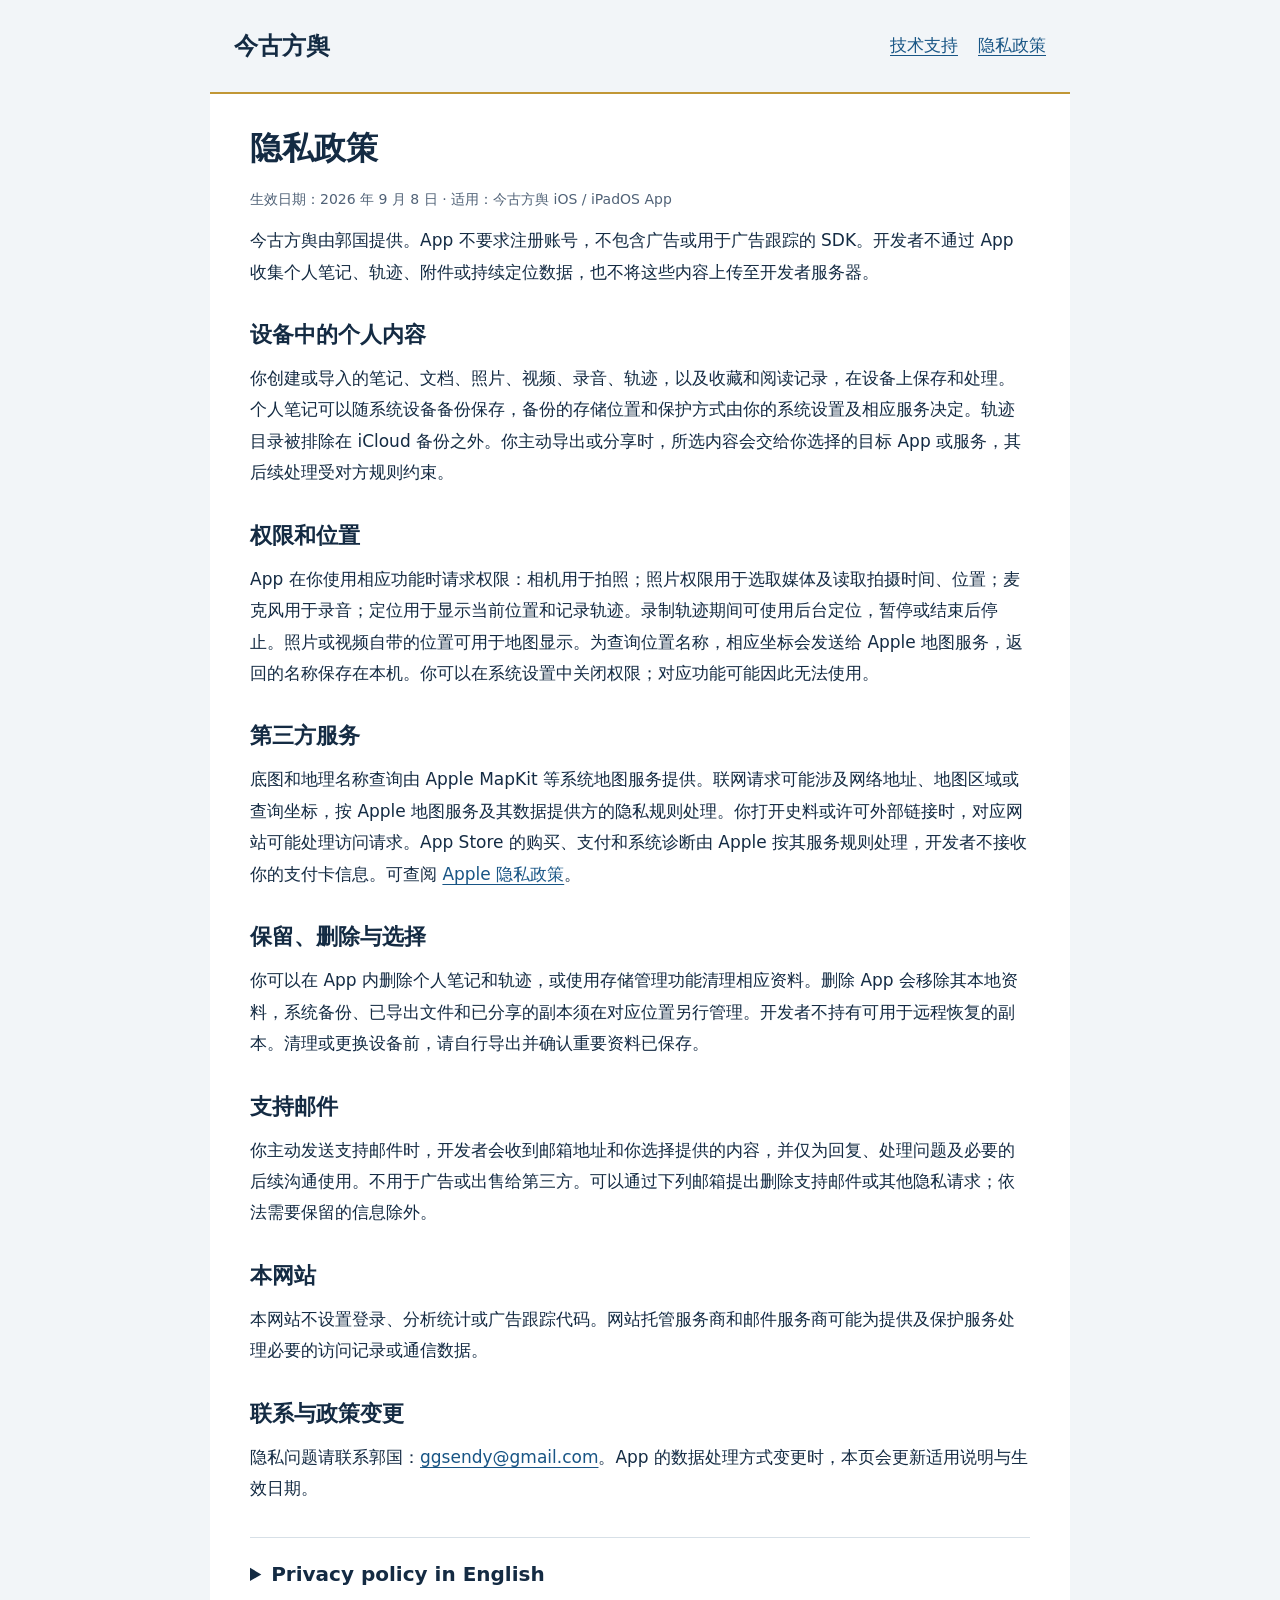
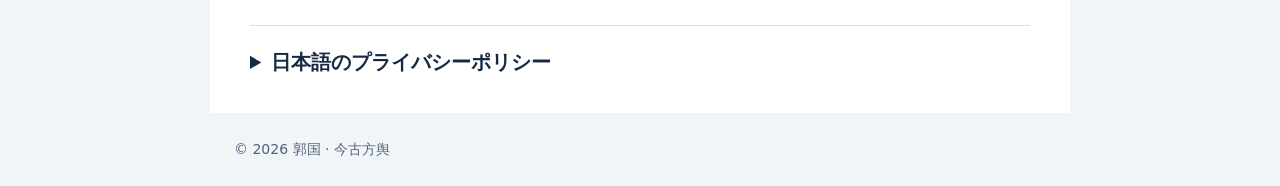
==== privacy.html @ 5c5fe2e1 "发布今古方舆技术支持与隐私政策" ====
<!doctype html><html lang="zh-Hans"><head><meta charset="utf-8"><meta name="viewport" content="width=device-width,initial-scale=1"><title>今古方舆 · 隐私政策</title><meta name="description" content="今古方舆对个人笔记、轨迹、附件和设备权限的处理说明。"><link rel="stylesheet" href="style.css"></head><body><header><strong>今古方舆</strong><nav aria-label="网站导航"><a href="index.html">技术支持</a><a href="privacy.html" aria-current="page">隐私政策</a></nav></header><main><h1>隐私政策</h1><p class="meta">生效日期：2026 年 9 月 8 日 · 适用：今古方舆 iOS / iPadOS App</p><p>今古方舆由郭国提供。App 不要求注册账号，不包含广告或用于广告跟踪的 SDK。开发者不通过 App 收集个人笔记、轨迹、附件或持续定位数据，也不将这些内容上传至开发者服务器。</p><h2>设备中的个人内容</h2><p>你创建或导入的笔记、文档、照片、视频、录音、轨迹，以及收藏和阅读记录，在设备上保存和处理。个人笔记可以随系统设备备份保存，备份的存储位置和保护方式由你的系统设置及相应服务决定。轨迹目录被排除在 iCloud 备份之外。你主动导出或分享时，所选内容会交给你选择的目标 App 或服务，其后续处理受对方规则约束。</p><h2>权限和位置</h2><p>App 在你使用相应功能时请求权限：相机用于拍照；照片权限用于选取媒体及读取拍摄时间、位置；麦克风用于录音；定位用于显示当前位置和记录轨迹。录制轨迹期间可使用后台定位，暂停或结束后停止。照片或视频自带的位置可用于地图显示。为查询位置名称，相应坐标会发送给 Apple 地图服务，返回的名称保存在本机。你可以在系统设置中关闭权限；对应功能可能因此无法使用。</p><h2>第三方服务</h2><p>底图和地理名称查询由 Apple MapKit 等系统地图服务提供。联网请求可能涉及网络地址、地图区域或查询坐标，按 Apple 地图服务及其数据提供方的隐私规则处理。你打开史料或许可外部链接时，对应网站可能处理访问请求。App Store 的购买、支付和系统诊断由 Apple 按其服务规则处理，开发者不接收你的支付卡信息。可查阅 <a href="https://www.apple.com/legal/privacy/">Apple 隐私政策</a>。</p><h2>保留、删除与选择</h2><p>你可以在 App 内删除个人笔记和轨迹，或使用存储管理功能清理相应资料。删除 App 会移除其本地资料，系统备份、已导出文件和已分享的副本须在对应位置另行管理。开发者不持有可用于远程恢复的副本。清理或更换设备前，请自行导出并确认重要资料已保存。</p><h2>支持邮件</h2><p>你主动发送支持邮件时，开发者会收到邮箱地址和你选择提供的内容，并仅为回复、处理问题及必要的后续沟通使用。不用于广告或出售给第三方。可以通过下列邮箱提出删除支持邮件或其他隐私请求；依法需要保留的信息除外。</p><h2>本网站</h2><p>本网站不设置登录、分析统计或广告跟踪代码。网站托管服务商和邮件服务商可能为提供及保护服务处理必要的访问记录或通信数据。</p><h2>联系与政策变更</h2><p>隐私问题请联系郭国：<a href="mailto:ggsendy@gmail.com">ggsendy@gmail.com</a>。App 的数据处理方式变更时，本页会更新适用说明与生效日期。</p><details lang="en"><summary>Privacy policy in English</summary><p>Effective September 8, 2026. Jinggu Fangyu is provided by Guo Guo. No account is required. The app has no ads or advertising tracking SDKs. It does not upload personal notes, tracks, attachments or ongoing location records to developer servers.</p><p>Your notes, imported documents, media, tracks, bookmarks and reading history are stored and processed on your device. Notes may be included in system device backups under your system and service settings. The tracks directory is excluded from iCloud backup. Files you choose to export or share are handled by the destination app or service.</p><p>Camera, photo library, microphone and location permissions are requested for the related functions. Location supports showing your position and recording tracks, including background recording while a track is active. Recording pauses or ends when you choose those actions. Media may contain capture dates and locations. Coordinates are sent to Apple Maps to look up place names, which are then stored locally. You can revoke permissions in system settings.</p><p>Apple MapKit and system map services provide maps and place-name lookups. Network requests may include IP addresses, map regions or coordinates and are handled under the relevant service providers' privacy rules. External source links lead to websites with their own policies. Apple handles App Store purchases, payments and system diagnostics; the developer does not receive payment card details. See <a href="https://www.apple.com/legal/privacy/">Apple's Privacy Policy</a>.</p><p>You can delete notes and tracks or use the app's storage controls. Deleting the app removes local app data; manage backups, exported files and shared copies separately. The developer cannot restore your data from a server. Export important information before removing the app or changing devices.</p><p>If you email support, the developer receives your email address and the information you choose to send, and uses it to respond and resolve the issue, not for advertising or sale. Contact <a href="mailto:ggsendy@gmail.com">ggsendy@gmail.com</a> to request deletion of support correspondence or ask privacy questions, subject to applicable retention obligations. This website has no login, analytics or advertising tracking code. Hosting and email providers may process necessary service and security records. This page will be updated if the app's data practices change.</p></details><details lang="ja"><summary>日本語のプライバシーポリシー</summary><p>2026年9月8日施行。今古方舆の提供者は郭国です。アカウント登録は不要で、広告や広告追跡SDKはありません。メモ、軌跡、添付ファイル、継続的な位置記録を開発者のサーバーに送信することはありません。</p><p>メモ、読み込んだ文書、写真・動画・録音、軌跡、ブックマーク、閲覧履歴は端末で保存・処理されます。メモはシステム設定に応じて端末バックアップに含まれる場合があります。軌跡フォルダはiCloudバックアップの対象外です。自分で書き出したり共有したりした資料には、送信先のサービスの規則が適用されます。</p><p>カメラ、写真、マイク、位置情報の権限は対応する機能の利用時に求めます。位置情報は現在地表示と軌跡記録に使い、記録中はバックグラウンドでも利用できます。一時停止・終了後は記録のための位置取得を停止します。写真や動画の撮影日時・位置を読み取る場合があります。地名を調べる際は座標をAppleの地図サービスへ送り、返された地名を端末に保存します。権限はシステム設定で変更できます。</p><p>背景地図と地名検索はApple MapKitなどのシステムサービスを利用します。通信にはIPアドレス、地図の範囲、座標などが含まれる場合があり、各サービスのプライバシー規則に従って処理されます。外部の史料リンクには各サイトの規則が適用されます。App Storeの購入・決済・システム診断はAppleが扱い、開発者は決済カード情報を受け取りません。<a href="https://www.apple.com/legal/privacy/">Appleのプライバシーポリシー</a>もご確認ください。</p><p>メモや軌跡はアプリ内で削除できます。アプリを削除するとローカル資料は失われます。バックアップ、書き出した資料、共有済みのコピーはそれぞれの保存先で管理してください。開発者に復元用のコピーはありません。</p><p>サポートメールを送ると、開発者はメールアドレスと送信内容を受け取り、対応に必要な範囲で使用します。広告や販売には利用しません。プライバシーに関する質問やメールの削除依頼は <a href="mailto:ggsendy@gmail.com">ggsendy@gmail.com</a> へご連絡ください。法令上の保存義務がある情報は除きます。本サイトにはログイン、アクセス解析、広告追跡のコードはありません。ホスティングやメールの提供者が、サービス運用と保護に必要な記録を処理する場合があります。データの取扱いが変わる場合は本ページを更新します。</p></details></main><footer>© 2026 郭国 · 今古方舆</footer></body></html>
---- style.css ----
:root{color-scheme:light;--ink:#142b43;--accent:#185585;--paper:#fff;--line:#d7e0e7}*{box-sizing:border-box}body{margin:0;color:var(--ink);background:#f2f5f8;font:17px/1.85 system-ui,-apple-system,BlinkMacSystemFont,"Segoe UI",sans-serif}header,main,footer{max-width:860px;margin:auto;padding:24px}header{display:flex;justify-content:space-between;align-items:center;gap:24px;border-bottom:2px solid #c19736}header strong{font-size:24px;font-family:serif}nav{display:flex;gap:20px;flex-wrap:wrap}a{color:var(--accent);text-underline-offset:4px}main{background:var(--paper);padding:32px 40px}h1{font-size:32px;line-height:1.4;margin:0 0 16px}h2{font-size:22px;line-height:1.5;margin:30px 0 8px}p{margin:12px 0}.meta,footer{font-size:14px;color:#506277}.contact{border-left:3px solid #c19736;padding:12px 20px;background:#f2f5f8}details{border-top:1px solid var(--line);margin-top:32px;padding-top:18px}summary{font-size:20px;cursor:pointer;font-weight:600}li{margin:8px 0}a:focus-visible,summary:focus-visible{outline:3px solid #bc8730;outline-offset:4px}@media(max-width:600px){header{display:block}nav{margin-top:12px}main{padding:24px}h1{font-size:28px}}
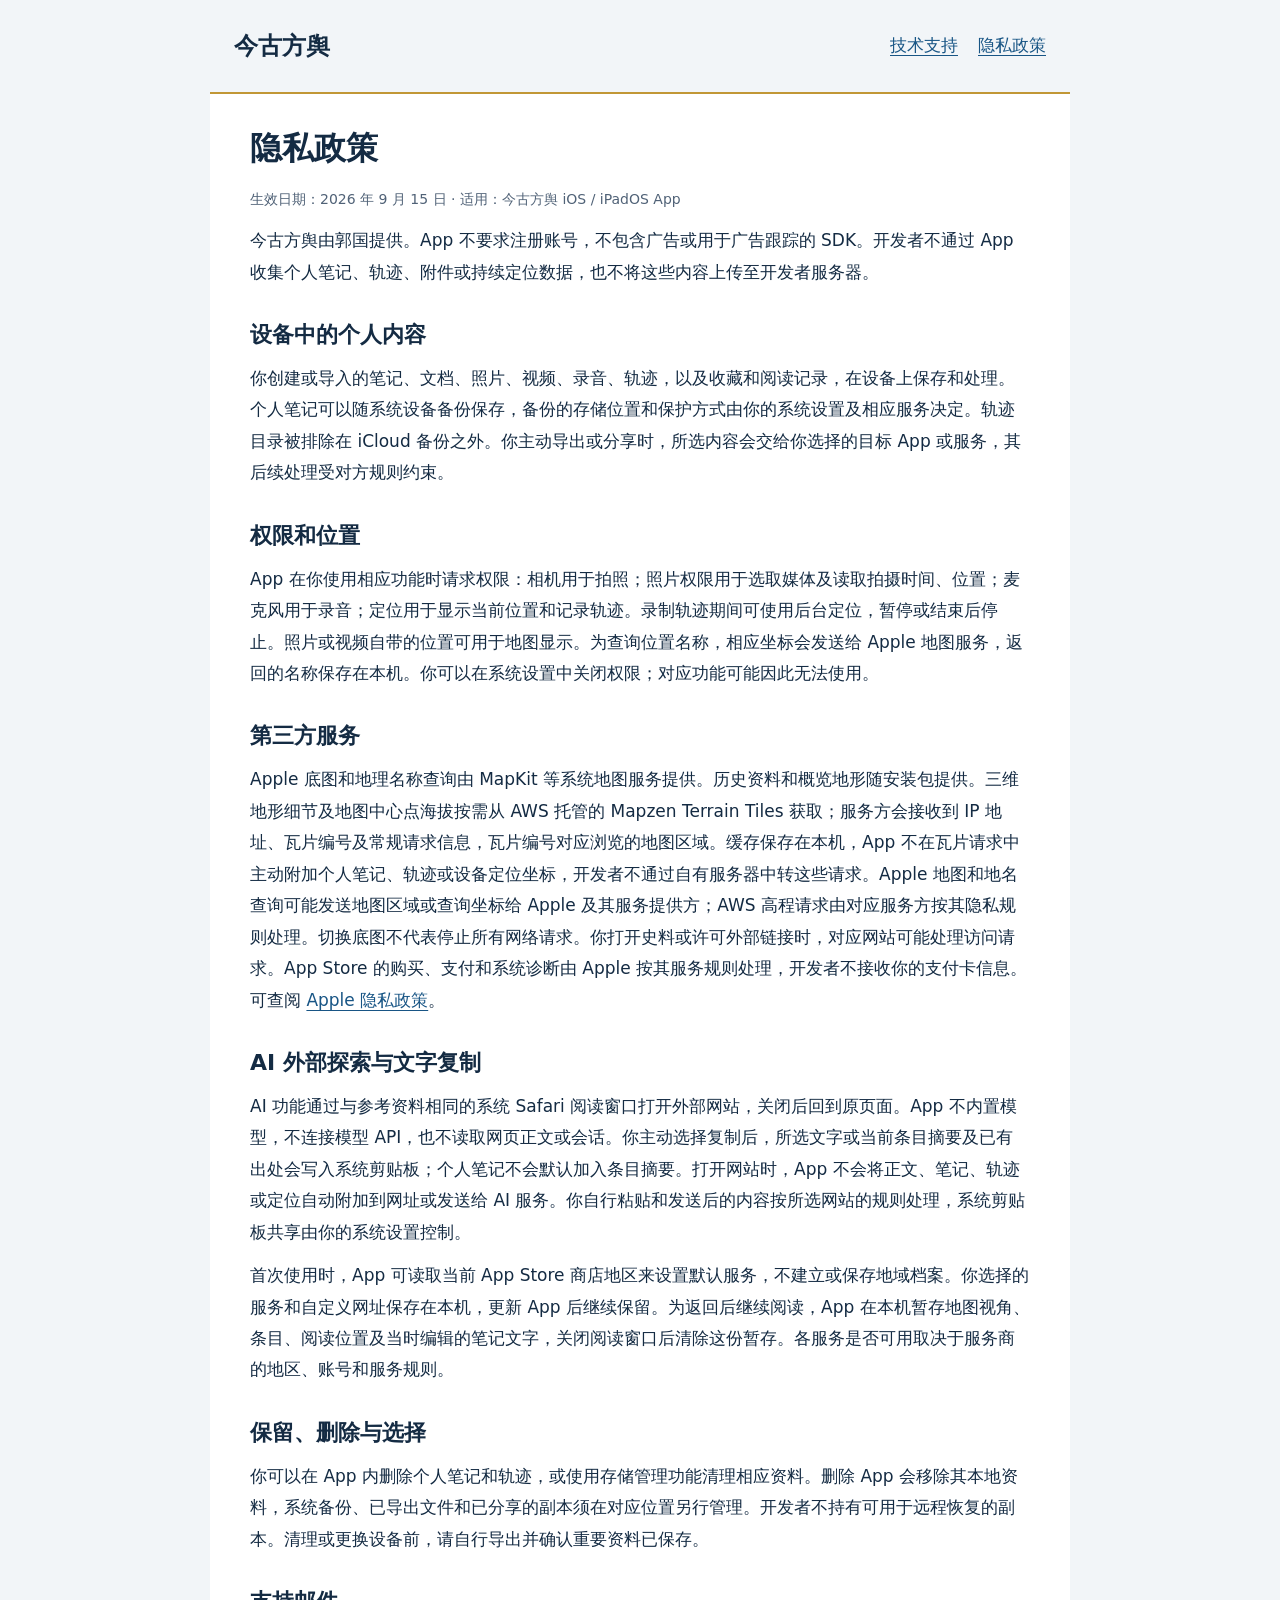
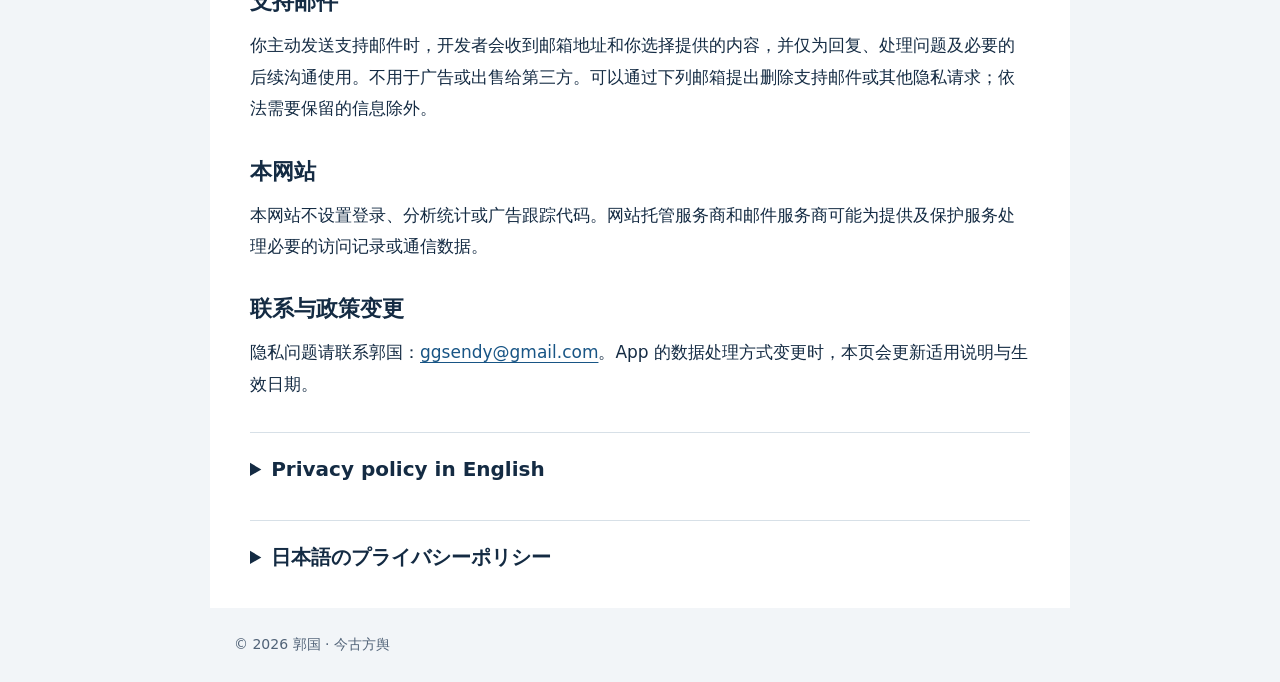
==== commit 5a89c538: "Update support and privacy for 3D terrain and external AI" ====
--- a/privacy.html
+++ b/privacy.html
@@ -1 +1 @@
-<!doctype html><html lang="zh-Hans"><head><meta charset="utf-8"><meta name="viewport" content="width=device-width,initial-scale=1"><title>今古方舆 · 隐私政策</title><meta name="description" content="今古方舆对个人笔记、轨迹、附件和设备权限的处理说明。"><link rel="stylesheet" href="style.css"></head><body><header><strong>今古方舆</strong><nav aria-label="网站导航"><a href="index.html">技术支持</a><a href="privacy.html" aria-current="page">隐私政策</a></nav></header><main><h1>隐私政策</h1><p class="meta">生效日期：2026 年 9 月 8 日 · 适用：今古方舆 iOS / iPadOS App</p><p>今古方舆由郭国提供。App 不要求注册账号，不包含广告或用于广告跟踪的 SDK。开发者不通过 App 收集个人笔记、轨迹、附件或持续定位数据，也不将这些内容上传至开发者服务器。</p><h2>设备中的个人内容</h2><p>你创建或导入的笔记、文档、照片、视频、录音、轨迹，以及收藏和阅读记录，在设备上保存和处理。个人笔记可以随系统设备备份保存，备份的存储位置和保护方式由你的系统设置及相应服务决定。轨迹目录被排除在 iCloud 备份之外。你主动导出或分享时，所选内容会交给你选择的目标 App 或服务，其后续处理受对方规则约束。</p><h2>权限和位置</h2><p>App 在你使用相应功能时请求权限：相机用于拍照；照片权限用于选取媒体及读取拍摄时间、位置；麦克风用于录音；定位用于显示当前位置和记录轨迹。录制轨迹期间可使用后台定位，暂停或结束后停止。照片或视频自带的位置可用于地图显示。为查询位置名称，相应坐标会发送给 Apple 地图服务，返回的名称保存在本机。你可以在系统设置中关闭权限；对应功能可能因此无法使用。</p><h2>第三方服务</h2><p>底图和地理名称查询由 Apple MapKit 等系统地图服务提供。联网请求可能涉及网络地址、地图区域或查询坐标，按 Apple 地图服务及其数据提供方的隐私规则处理。你打开史料或许可外部链接时，对应网站可能处理访问请求。App Store 的购买、支付和系统诊断由 Apple 按其服务规则处理，开发者不接收你的支付卡信息。可查阅 <a href="https://www.apple.com/legal/privacy/">Apple 隐私政策</a>。</p><h2>保留、删除与选择</h2><p>你可以在 App 内删除个人笔记和轨迹，或使用存储管理功能清理相应资料。删除 App 会移除其本地资料，系统备份、已导出文件和已分享的副本须在对应位置另行管理。开发者不持有可用于远程恢复的副本。清理或更换设备前，请自行导出并确认重要资料已保存。</p><h2>支持邮件</h2><p>你主动发送支持邮件时，开发者会收到邮箱地址和你选择提供的内容，并仅为回复、处理问题及必要的后续沟通使用。不用于广告或出售给第三方。可以通过下列邮箱提出删除支持邮件或其他隐私请求；依法需要保留的信息除外。</p><h2>本网站</h2><p>本网站不设置登录、分析统计或广告跟踪代码。网站托管服务商和邮件服务商可能为提供及保护服务处理必要的访问记录或通信数据。</p><h2>联系与政策变更</h2><p>隐私问题请联系郭国：<a href="mailto:ggsendy@gmail.com">ggsendy@gmail.com</a>。App 的数据处理方式变更时，本页会更新适用说明与生效日期。</p><details lang="en"><summary>Privacy policy in English</summary><p>Effective September 8, 2026. Jinggu Fangyu is provided by Guo Guo. No account is required. The app has no ads or advertising tracking SDKs. It does not upload personal notes, tracks, attachments or ongoing location records to developer servers.</p><p>Your notes, imported documents, media, tracks, bookmarks and reading history are stored and processed on your device. Notes may be included in system device backups under your system and service settings. The tracks directory is excluded from iCloud backup. Files you choose to export or share are handled by the destination app or service.</p><p>Camera, photo library, microphone and location permissions are requested for the related functions. Location supports showing your position and recording tracks, including background recording while a track is active. Recording pauses or ends when you choose those actions. Media may contain capture dates and locations. Coordinates are sent to Apple Maps to look up place names, which are then stored locally. You can revoke permissions in system settings.</p><p>Apple MapKit and system map services provide maps and place-name lookups. Network requests may include IP addresses, map regions or coordinates and are handled under the relevant service providers' privacy rules. External source links lead to websites with their own policies. Apple handles App Store purchases, payments and system diagnostics; the developer does not receive payment card details. See <a href="https://www.apple.com/legal/privacy/">Apple's Privacy Policy</a>.</p><p>You can delete notes and tracks or use the app's storage controls. Deleting the app removes local app data; manage backups, exported files and shared copies separately. The developer cannot restore your data from a server. Export important information before removing the app or changing devices.</p><p>If you email support, the developer receives your email address and the information you choose to send, and uses it to respond and resolve the issue, not for advertising or sale. Contact <a href="mailto:ggsendy@gmail.com">ggsendy@gmail.com</a> to request deletion of support correspondence or ask privacy questions, subject to applicable retention obligations. This website has no login, analytics or advertising tracking code. Hosting and email providers may process necessary service and security records. This page will be updated if the app's data practices change.</p></details><details lang="ja"><summary>日本語のプライバシーポリシー</summary><p>2026年9月8日施行。今古方舆の提供者は郭国です。アカウント登録は不要で、広告や広告追跡SDKはありません。メモ、軌跡、添付ファイル、継続的な位置記録を開発者のサーバーに送信することはありません。</p><p>メモ、読み込んだ文書、写真・動画・録音、軌跡、ブックマーク、閲覧履歴は端末で保存・処理されます。メモはシステム設定に応じて端末バックアップに含まれる場合があります。軌跡フォルダはiCloudバックアップの対象外です。自分で書き出したり共有したりした資料には、送信先のサービスの規則が適用されます。</p><p>カメラ、写真、マイク、位置情報の権限は対応する機能の利用時に求めます。位置情報は現在地表示と軌跡記録に使い、記録中はバックグラウンドでも利用できます。一時停止・終了後は記録のための位置取得を停止します。写真や動画の撮影日時・位置を読み取る場合があります。地名を調べる際は座標をAppleの地図サービスへ送り、返された地名を端末に保存します。権限はシステム設定で変更できます。</p><p>背景地図と地名検索はApple MapKitなどのシステムサービスを利用します。通信にはIPアドレス、地図の範囲、座標などが含まれる場合があり、各サービスのプライバシー規則に従って処理されます。外部の史料リンクには各サイトの規則が適用されます。App Storeの購入・決済・システム診断はAppleが扱い、開発者は決済カード情報を受け取りません。<a href="https://www.apple.com/legal/privacy/">Appleのプライバシーポリシー</a>もご確認ください。</p><p>メモや軌跡はアプリ内で削除できます。アプリを削除するとローカル資料は失われます。バックアップ、書き出した資料、共有済みのコピーはそれぞれの保存先で管理してください。開発者に復元用のコピーはありません。</p><p>サポートメールを送ると、開発者はメールアドレスと送信内容を受け取り、対応に必要な範囲で使用します。広告や販売には利用しません。プライバシーに関する質問やメールの削除依頼は <a href="mailto:ggsendy@gmail.com">ggsendy@gmail.com</a> へご連絡ください。法令上の保存義務がある情報は除きます。本サイトにはログイン、アクセス解析、広告追跡のコードはありません。ホスティングやメールの提供者が、サービス運用と保護に必要な記録を処理する場合があります。データの取扱いが変わる場合は本ページを更新します。</p></details></main><footer>© 2026 郭国 · 今古方舆</footer></body></html>
+<!doctype html><html lang="zh-Hans"><head><meta charset="utf-8"><meta name="viewport" content="width=device-width,initial-scale=1"><title>今古方舆 · 隐私政策</title><meta name="description" content="今古方舆对个人笔记、轨迹、附件和设备权限的处理说明。"><link rel="stylesheet" href="style.css"></head><body><header><strong>今古方舆</strong><nav aria-label="网站导航"><a href="index.html">技术支持</a><a href="privacy.html" aria-current="page">隐私政策</a></nav></header><main><h1>隐私政策</h1><p class="meta">生效日期：2026 年 9 月 15 日 · 适用：今古方舆 iOS / iPadOS App</p><p>今古方舆由郭国提供。App 不要求注册账号，不包含广告或用于广告跟踪的 SDK。开发者不通过 App 收集个人笔记、轨迹、附件或持续定位数据，也不将这些内容上传至开发者服务器。</p><h2>设备中的个人内容</h2><p>你创建或导入的笔记、文档、照片、视频、录音、轨迹，以及收藏和阅读记录，在设备上保存和处理。个人笔记可以随系统设备备份保存，备份的存储位置和保护方式由你的系统设置及相应服务决定。轨迹目录被排除在 iCloud 备份之外。你主动导出或分享时，所选内容会交给你选择的目标 App 或服务，其后续处理受对方规则约束。</p><h2>权限和位置</h2><p>App 在你使用相应功能时请求权限：相机用于拍照；照片权限用于选取媒体及读取拍摄时间、位置；麦克风用于录音；定位用于显示当前位置和记录轨迹。录制轨迹期间可使用后台定位，暂停或结束后停止。照片或视频自带的位置可用于地图显示。为查询位置名称，相应坐标会发送给 Apple 地图服务，返回的名称保存在本机。你可以在系统设置中关闭权限；对应功能可能因此无法使用。</p><h2>第三方服务</h2><p>Apple 底图和地理名称查询由 MapKit 等系统地图服务提供。历史资料和概览地形随安装包提供。三维地形细节及地图中心点海拔按需从 AWS 托管的 Mapzen Terrain Tiles 获取；服务方会接收到 IP 地址、瓦片编号及常规请求信息，瓦片编号对应浏览的地图区域。缓存保存在本机，App 不在瓦片请求中主动附加个人笔记、轨迹或设备定位坐标，开发者不通过自有服务器中转这些请求。Apple 地图和地名查询可能发送地图区域或查询坐标给 Apple 及其服务提供方；AWS 高程请求由对应服务方按其隐私规则处理。切换底图不代表停止所有网络请求。你打开史料或许可外部链接时，对应网站可能处理访问请求。App Store 的购买、支付和系统诊断由 Apple 按其服务规则处理，开发者不接收你的支付卡信息。可查阅 <a href="https://www.apple.com/legal/privacy/">Apple 隐私政策</a>。</p><h2>AI 外部探索与文字复制</h2><p>AI 功能通过与参考资料相同的系统 Safari 阅读窗口打开外部网站，关闭后回到原页面。App 不内置模型，不连接模型 API，也不读取网页正文或会话。你主动选择复制后，所选文字或当前条目摘要及已有出处会写入系统剪贴板；个人笔记不会默认加入条目摘要。打开网站时，App 不会将正文、笔记、轨迹或定位自动附加到网址或发送给 AI 服务。你自行粘贴和发送后的内容按所选网站的规则处理，系统剪贴板共享由你的系统设置控制。</p><p>首次使用时，App 可读取当前 App Store 商店地区来设置默认服务，不建立或保存地域档案。你选择的服务和自定义网址保存在本机，更新 App 后继续保留。为返回后继续阅读，App 在本机暂存地图视角、条目、阅读位置及当时编辑的笔记文字，关闭阅读窗口后清除这份暂存。各服务是否可用取决于服务商的地区、账号和服务规则。</p><h2>保留、删除与选择</h2><p>你可以在 App 内删除个人笔记和轨迹，或使用存储管理功能清理相应资料。删除 App 会移除其本地资料，系统备份、已导出文件和已分享的副本须在对应位置另行管理。开发者不持有可用于远程恢复的副本。清理或更换设备前，请自行导出并确认重要资料已保存。</p><h2>支持邮件</h2><p>你主动发送支持邮件时，开发者会收到邮箱地址和你选择提供的内容，并仅为回复、处理问题及必要的后续沟通使用。不用于广告或出售给第三方。可以通过下列邮箱提出删除支持邮件或其他隐私请求；依法需要保留的信息除外。</p><h2>本网站</h2><p>本网站不设置登录、分析统计或广告跟踪代码。网站托管服务商和邮件服务商可能为提供及保护服务处理必要的访问记录或通信数据。</p><h2>联系与政策变更</h2><p>隐私问题请联系郭国：<a href="mailto:ggsendy@gmail.com">ggsendy@gmail.com</a>。App 的数据处理方式变更时，本页会更新适用说明与生效日期。</p><details lang="en"><summary>Privacy policy in English</summary><p>Effective September 15, 2026. Jinggu Fangyu is provided by Guo Guo. No account is required. The app has no ads or advertising tracking SDKs. It does not upload personal notes, tracks, attachments or ongoing location records to developer servers.</p><p>Your notes, imported documents, media, tracks, bookmarks and reading history are stored and processed on your device. Notes may be included in system device backups under your system and service settings. The tracks directory is excluded from iCloud backup. Files you choose to export or share are handled by the destination app or service.</p><p>Camera, photo library, microphone and location permissions are requested for the related functions. Location supports showing your position and recording tracks, including background recording while a track is active. Recording pauses or ends when you choose those actions. Media may contain capture dates and locations. Coordinates are sent to Apple Maps to look up place names, which are then stored locally. You can revoke permissions in system settings.</p><p>Apple MapKit and system map services provide Apple basemaps and place-name lookups. Historical materials and overview terrain are included with the app. Detailed terrain and map-center elevation use Mapzen Terrain Tiles hosted on AWS. The provider receives the IP address, tile identifiers and normal request information; tile identifiers correspond to the viewed map area. Cached data stays on the device. The app does not add personal notes, tracks or device location coordinates to tile requests, and the developer does not relay them through developer servers. Apple map and place-name requests may include map regions or lookup coordinates. Each provider handles requests under its own privacy rules. Switching basemaps does not stop all network requests. External source links lead to websites with their own policies. Apple handles App Store purchases, payments and system diagnostics; the developer does not receive payment card details. See <a href="https://www.apple.com/legal/privacy/">Apple's Privacy Policy</a>.</p><p>AI exploration opens external websites in the same system Safari reading window used for source references. Closing the window returns to the previous page. The app does not include a model, connect to model APIs, or read webpage content or conversations. Only when you choose to copy does the app place selected text, or the current entry summary and existing source references, on the system clipboard. Personal notes are not included in entry summaries by default. Opening a website does not automatically send or add text, notes, tracks, or location to its URL. Content you paste and send is handled under that website’s rules. System clipboard sharing follows your system settings.</p><p>On first use, the current App Store storefront may be used to choose an initial service; no regional profile is created or stored. Your service choice and custom URL are saved locally and retained across app updates. To resume reading after returning, the app temporarily saves the map view, current entry, reading position, and text of a note being edited on the device, and clears that temporary record when the reading window closes. Service availability depends on each provider’s regional, account, and service rules.</p><p>You can delete notes and tracks or use the app's storage controls. Deleting the app removes local app data; manage backups, exported files and shared copies separately. The developer cannot restore your data from a server. Export important information before removing the app or changing devices.</p><p>If you email support, the developer receives your email address and the information you choose to send, and uses it to respond and resolve the issue, not for advertising or sale. Contact <a href="mailto:ggsendy@gmail.com">ggsendy@gmail.com</a> to request deletion of support correspondence or ask privacy questions, subject to applicable retention obligations. This website has no login, analytics or advertising tracking code. Hosting and email providers may process necessary service and security records. This page will be updated if the app's data practices change.</p></details><details lang="ja"><summary>日本語のプライバシーポリシー</summary><p>2026年9月15日施行。今古方舆の提供者は郭国です。アカウント登録は不要で、広告や広告追跡SDKはありません。メモ、軌跡、添付ファイル、継続的な位置記録を開発者のサーバーに送信することはありません。</p><p>メモ、読み込んだ文書、写真・動画・録音、軌跡、ブックマーク、閲覧履歴は端末で保存・処理されます。メモはシステム設定に応じて端末バックアップに含まれる場合があります。軌跡フォルダはiCloudバックアップの対象外です。自分で書き出したり共有したりした資料には、送信先のサービスの規則が適用されます。</p><p>カメラ、写真、マイク、位置情報の権限は対応する機能の利用時に求めます。位置情報は現在地表示と軌跡記録に使い、記録中はバックグラウンドでも利用できます。一時停止・終了後は記録のための位置取得を停止します。写真や動画の撮影日時・位置を読み取る場合があります。地名を調べる際は座標をAppleの地図サービスへ送り、返された地名を端末に保存します。権限はシステム設定で変更できます。</p><p>Appleの背景地図と地名検索にはMapKitなどのシステムサービスを利用します。歴史資料と広域地形はアプリに含まれます。詳細な地形と地図中心点の標高にはAWS上のMapzen Terrain Tilesを利用します。事業者はIPアドレス、タイル識別子、通常のリクエスト情報を受け取ります。タイル識別子は閲覧中の地図範囲に対応します。キャッシュは端末に保存され、個人メモ、軌跡、端末の位置座標をタイルリクエストに追加しません。開発者のサーバーで中継することもありません。Appleの地図・地名検索には地図範囲や検索座標が含まれる場合があり、各事業者がそれぞれのプライバシー規則に従って処理します。背景地図を切り替えても、すべての通信が止まるわけではありません。外部の史料リンクには各サイトの規則が適用されます。App Storeの購入・決済・システム診断はAppleが扱い、開発者は決済カード情報を受け取りません。<a href="https://www.apple.com/legal/privacy/">Appleのプライバシーポリシー</a>もご確認ください。</p><p>AI機能は参考資料と同じシステムのSafari閲覧画面で外部ウェブサイトを開きます。閉じると元の画面に戻ります。モデルを内蔵せず、モデルAPIに接続したり、ウェブページの本文や会話を読み取ったりすることはありません。コピーを選んだときに限り、選択した文章または現在の項目の概要と既存の出典をシステムのクリップボードに保存します。個人メモは項目の概要に自動で含めません。ウェブサイトを開く際に、本文、メモ、軌跡、位置情報をURLに付加したり、AIサービスへ自動送信したりすることはありません。ご自身で貼り付けて送信した内容には送信先サイトの規則が適用され、クリップボードの共有はシステム設定に従います。</p><p>初回利用時には、現在のApp Storeの地域を参照して初期サービスを選ぶ場合がありますが、地域に関する利用者情報は作成・保存しません。選んだサービスと任意のURLは端末に保存され、アプリ更新後も維持されます。戻った後に閲覧を続けられるよう、地図の視点、項目、閲覧位置、編集中のメモの文章を端末に一時保存し、閲覧画面を閉じた際にその一時記録を削除します。サービスの利用可否は各事業者の地域、アカウント、利用規則によります。</p><p>メモや軌跡はアプリ内で削除できます。アプリを削除するとローカル資料は失われます。バックアップ、書き出した資料、共有済みのコピーはそれぞれの保存先で管理してください。開発者に復元用のコピーはありません。</p><p>サポートメールを送ると、開発者はメールアドレスと送信内容を受け取り、対応に必要な範囲で使用します。広告や販売には利用しません。プライバシーに関する質問やメールの削除依頼は <a href="mailto:ggsendy@gmail.com">ggsendy@gmail.com</a> へご連絡ください。法令上の保存義務がある情報は除きます。本サイトにはログイン、アクセス解析、広告追跡のコードはありません。ホスティングやメールの提供者が、サービス運用と保護に必要な記録を処理する場合があります。データの取扱いが変わる場合は本ページを更新します。</p></details></main><footer>© 2026 郭国 · 今古方舆</footer></body></html>
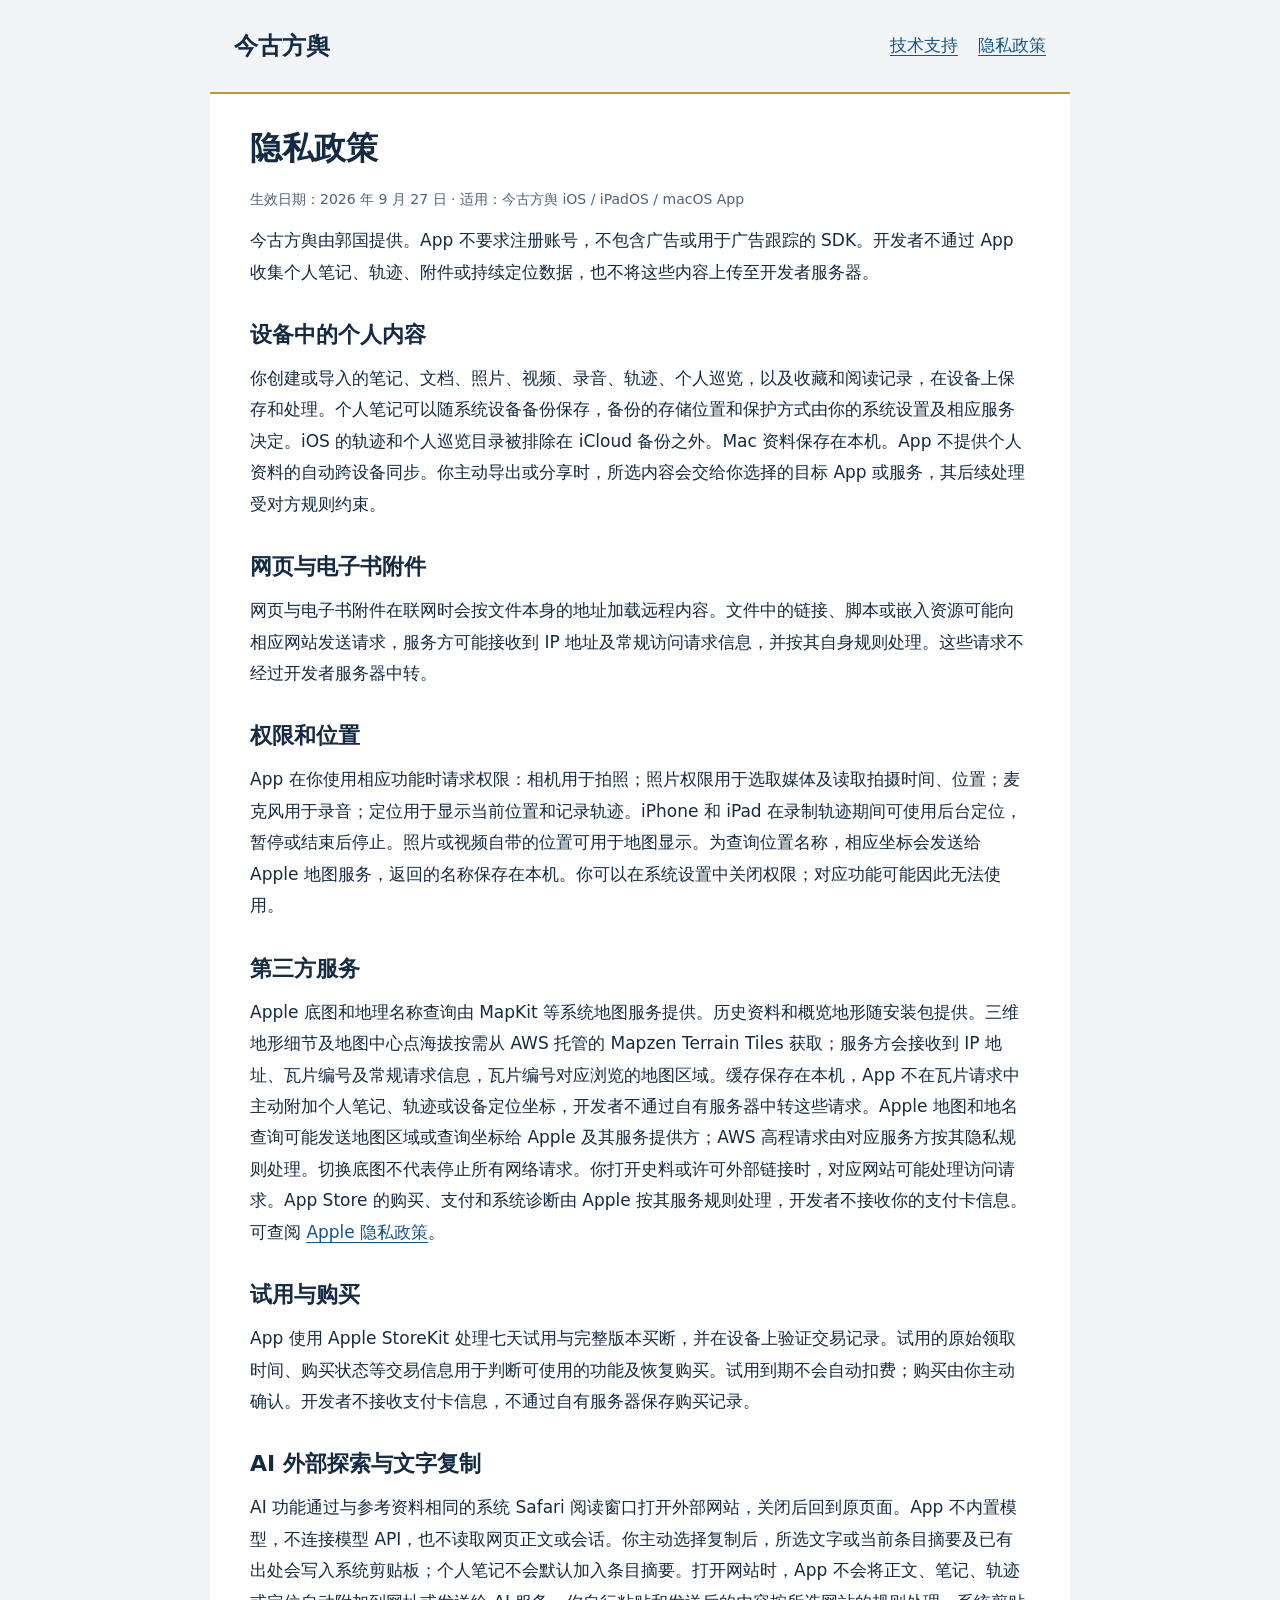
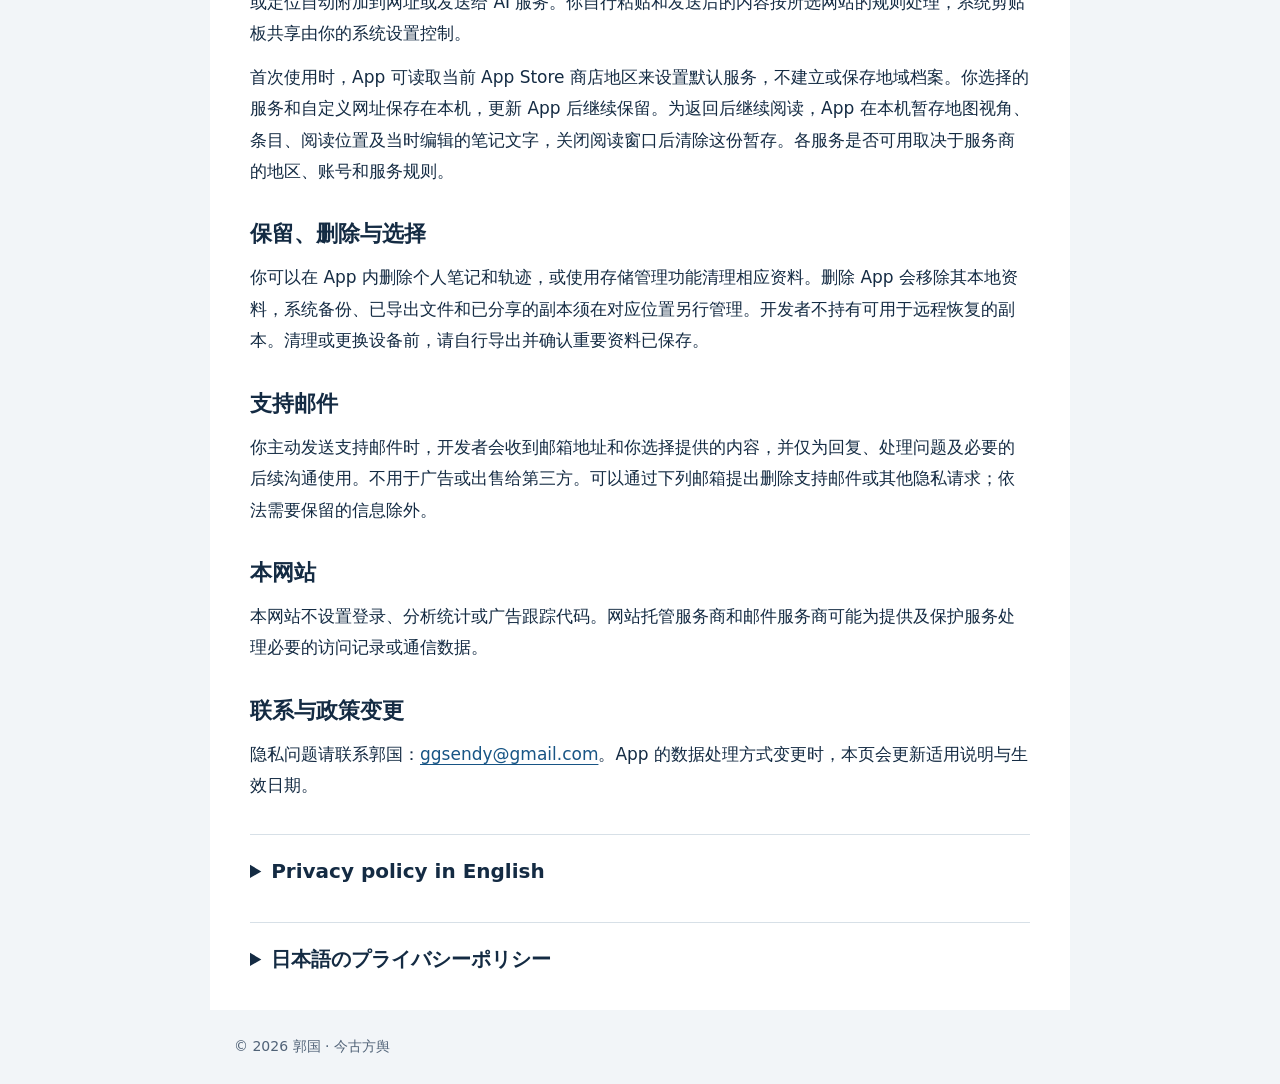
==== commit 027eec7c: "更新1.2三语隐私政策 补充网页和电子书的远程内容、StoreKit试用与买断，以及Mac资料保存说明。" ====
--- a/privacy.html
+++ b/privacy.html
@@ -1 +1 @@
-<!doctype html><html lang="zh-Hans"><head><meta charset="utf-8"><meta name="viewport" content="width=device-width,initial-scale=1"><title>今古方舆 · 隐私政策</title><meta name="description" content="今古方舆对个人笔记、轨迹、附件和设备权限的处理说明。"><link rel="stylesheet" href="style.css"></head><body><header><strong>今古方舆</strong><nav aria-label="网站导航"><a href="index.html">技术支持</a><a href="privacy.html" aria-current="page">隐私政策</a></nav></header><main><h1>隐私政策</h1><p class="meta">生效日期：2026 年 9 月 15 日 · 适用：今古方舆 iOS / iPadOS App</p><p>今古方舆由郭国提供。App 不要求注册账号，不包含广告或用于广告跟踪的 SDK。开发者不通过 App 收集个人笔记、轨迹、附件或持续定位数据，也不将这些内容上传至开发者服务器。</p><h2>设备中的个人内容</h2><p>你创建或导入的笔记、文档、照片、视频、录音、轨迹，以及收藏和阅读记录，在设备上保存和处理。个人笔记可以随系统设备备份保存，备份的存储位置和保护方式由你的系统设置及相应服务决定。轨迹目录被排除在 iCloud 备份之外。你主动导出或分享时，所选内容会交给你选择的目标 App 或服务，其后续处理受对方规则约束。</p><h2>权限和位置</h2><p>App 在你使用相应功能时请求权限：相机用于拍照；照片权限用于选取媒体及读取拍摄时间、位置；麦克风用于录音；定位用于显示当前位置和记录轨迹。录制轨迹期间可使用后台定位，暂停或结束后停止。照片或视频自带的位置可用于地图显示。为查询位置名称，相应坐标会发送给 Apple 地图服务，返回的名称保存在本机。你可以在系统设置中关闭权限；对应功能可能因此无法使用。</p><h2>第三方服务</h2><p>Apple 底图和地理名称查询由 MapKit 等系统地图服务提供。历史资料和概览地形随安装包提供。三维地形细节及地图中心点海拔按需从 AWS 托管的 Mapzen Terrain Tiles 获取；服务方会接收到 IP 地址、瓦片编号及常规请求信息，瓦片编号对应浏览的地图区域。缓存保存在本机，App 不在瓦片请求中主动附加个人笔记、轨迹或设备定位坐标，开发者不通过自有服务器中转这些请求。Apple 地图和地名查询可能发送地图区域或查询坐标给 Apple 及其服务提供方；AWS 高程请求由对应服务方按其隐私规则处理。切换底图不代表停止所有网络请求。你打开史料或许可外部链接时，对应网站可能处理访问请求。App Store 的购买、支付和系统诊断由 Apple 按其服务规则处理，开发者不接收你的支付卡信息。可查阅 <a href="https://www.apple.com/legal/privacy/">Apple 隐私政策</a>。</p><h2>AI 外部探索与文字复制</h2><p>AI 功能通过与参考资料相同的系统 Safari 阅读窗口打开外部网站，关闭后回到原页面。App 不内置模型，不连接模型 API，也不读取网页正文或会话。你主动选择复制后，所选文字或当前条目摘要及已有出处会写入系统剪贴板；个人笔记不会默认加入条目摘要。打开网站时，App 不会将正文、笔记、轨迹或定位自动附加到网址或发送给 AI 服务。你自行粘贴和发送后的内容按所选网站的规则处理，系统剪贴板共享由你的系统设置控制。</p><p>首次使用时，App 可读取当前 App Store 商店地区来设置默认服务，不建立或保存地域档案。你选择的服务和自定义网址保存在本机，更新 App 后继续保留。为返回后继续阅读，App 在本机暂存地图视角、条目、阅读位置及当时编辑的笔记文字，关闭阅读窗口后清除这份暂存。各服务是否可用取决于服务商的地区、账号和服务规则。</p><h2>保留、删除与选择</h2><p>你可以在 App 内删除个人笔记和轨迹，或使用存储管理功能清理相应资料。删除 App 会移除其本地资料，系统备份、已导出文件和已分享的副本须在对应位置另行管理。开发者不持有可用于远程恢复的副本。清理或更换设备前，请自行导出并确认重要资料已保存。</p><h2>支持邮件</h2><p>你主动发送支持邮件时，开发者会收到邮箱地址和你选择提供的内容，并仅为回复、处理问题及必要的后续沟通使用。不用于广告或出售给第三方。可以通过下列邮箱提出删除支持邮件或其他隐私请求；依法需要保留的信息除外。</p><h2>本网站</h2><p>本网站不设置登录、分析统计或广告跟踪代码。网站托管服务商和邮件服务商可能为提供及保护服务处理必要的访问记录或通信数据。</p><h2>联系与政策变更</h2><p>隐私问题请联系郭国：<a href="mailto:ggsendy@gmail.com">ggsendy@gmail.com</a>。App 的数据处理方式变更时，本页会更新适用说明与生效日期。</p><details lang="en"><summary>Privacy policy in English</summary><p>Effective September 15, 2026. Jinggu Fangyu is provided by Guo Guo. No account is required. The app has no ads or advertising tracking SDKs. It does not upload personal notes, tracks, attachments or ongoing location records to developer servers.</p><p>Your notes, imported documents, media, tracks, bookmarks and reading history are stored and processed on your device. Notes may be included in system device backups under your system and service settings. The tracks directory is excluded from iCloud backup. Files you choose to export or share are handled by the destination app or service.</p><p>Camera, photo library, microphone and location permissions are requested for the related functions. Location supports showing your position and recording tracks, including background recording while a track is active. Recording pauses or ends when you choose those actions. Media may contain capture dates and locations. Coordinates are sent to Apple Maps to look up place names, which are then stored locally. You can revoke permissions in system settings.</p><p>Apple MapKit and system map services provide Apple basemaps and place-name lookups. Historical materials and overview terrain are included with the app. Detailed terrain and map-center elevation use Mapzen Terrain Tiles hosted on AWS. The provider receives the IP address, tile identifiers and normal request information; tile identifiers correspond to the viewed map area. Cached data stays on the device. The app does not add personal notes, tracks or device location coordinates to tile requests, and the developer does not relay them through developer servers. Apple map and place-name requests may include map regions or lookup coordinates. Each provider handles requests under its own privacy rules. Switching basemaps does not stop all network requests. External source links lead to websites with their own policies. Apple handles App Store purchases, payments and system diagnostics; the developer does not receive payment card details. See <a href="https://www.apple.com/legal/privacy/">Apple's Privacy Policy</a>.</p><p>AI exploration opens external websites in the same system Safari reading window used for source references. Closing the window returns to the previous page. The app does not include a model, connect to model APIs, or read webpage content or conversations. Only when you choose to copy does the app place selected text, or the current entry summary and existing source references, on the system clipboard. Personal notes are not included in entry summaries by default. Opening a website does not automatically send or add text, notes, tracks, or location to its URL. Content you paste and send is handled under that website’s rules. System clipboard sharing follows your system settings.</p><p>On first use, the current App Store storefront may be used to choose an initial service; no regional profile is created or stored. Your service choice and custom URL are saved locally and retained across app updates. To resume reading after returning, the app temporarily saves the map view, current entry, reading position, and text of a note being edited on the device, and clears that temporary record when the reading window closes. Service availability depends on each provider’s regional, account, and service rules.</p><p>You can delete notes and tracks or use the app's storage controls. Deleting the app removes local app data; manage backups, exported files and shared copies separately. The developer cannot restore your data from a server. Export important information before removing the app or changing devices.</p><p>If you email support, the developer receives your email address and the information you choose to send, and uses it to respond and resolve the issue, not for advertising or sale. Contact <a href="mailto:ggsendy@gmail.com">ggsendy@gmail.com</a> to request deletion of support correspondence or ask privacy questions, subject to applicable retention obligations. This website has no login, analytics or advertising tracking code. Hosting and email providers may process necessary service and security records. This page will be updated if the app's data practices change.</p></details><details lang="ja"><summary>日本語のプライバシーポリシー</summary><p>2026年9月15日施行。今古方舆の提供者は郭国です。アカウント登録は不要で、広告や広告追跡SDKはありません。メモ、軌跡、添付ファイル、継続的な位置記録を開発者のサーバーに送信することはありません。</p><p>メモ、読み込んだ文書、写真・動画・録音、軌跡、ブックマーク、閲覧履歴は端末で保存・処理されます。メモはシステム設定に応じて端末バックアップに含まれる場合があります。軌跡フォルダはiCloudバックアップの対象外です。自分で書き出したり共有したりした資料には、送信先のサービスの規則が適用されます。</p><p>カメラ、写真、マイク、位置情報の権限は対応する機能の利用時に求めます。位置情報は現在地表示と軌跡記録に使い、記録中はバックグラウンドでも利用できます。一時停止・終了後は記録のための位置取得を停止します。写真や動画の撮影日時・位置を読み取る場合があります。地名を調べる際は座標をAppleの地図サービスへ送り、返された地名を端末に保存します。権限はシステム設定で変更できます。</p><p>Appleの背景地図と地名検索にはMapKitなどのシステムサービスを利用します。歴史資料と広域地形はアプリに含まれます。詳細な地形と地図中心点の標高にはAWS上のMapzen Terrain Tilesを利用します。事業者はIPアドレス、タイル識別子、通常のリクエスト情報を受け取ります。タイル識別子は閲覧中の地図範囲に対応します。キャッシュは端末に保存され、個人メモ、軌跡、端末の位置座標をタイルリクエストに追加しません。開発者のサーバーで中継することもありません。Appleの地図・地名検索には地図範囲や検索座標が含まれる場合があり、各事業者がそれぞれのプライバシー規則に従って処理します。背景地図を切り替えても、すべての通信が止まるわけではありません。外部の史料リンクには各サイトの規則が適用されます。App Storeの購入・決済・システム診断はAppleが扱い、開発者は決済カード情報を受け取りません。<a href="https://www.apple.com/legal/privacy/">Appleのプライバシーポリシー</a>もご確認ください。</p><p>AI機能は参考資料と同じシステムのSafari閲覧画面で外部ウェブサイトを開きます。閉じると元の画面に戻ります。モデルを内蔵せず、モデルAPIに接続したり、ウェブページの本文や会話を読み取ったりすることはありません。コピーを選んだときに限り、選択した文章または現在の項目の概要と既存の出典をシステムのクリップボードに保存します。個人メモは項目の概要に自動で含めません。ウェブサイトを開く際に、本文、メモ、軌跡、位置情報をURLに付加したり、AIサービスへ自動送信したりすることはありません。ご自身で貼り付けて送信した内容には送信先サイトの規則が適用され、クリップボードの共有はシステム設定に従います。</p><p>初回利用時には、現在のApp Storeの地域を参照して初期サービスを選ぶ場合がありますが、地域に関する利用者情報は作成・保存しません。選んだサービスと任意のURLは端末に保存され、アプリ更新後も維持されます。戻った後に閲覧を続けられるよう、地図の視点、項目、閲覧位置、編集中のメモの文章を端末に一時保存し、閲覧画面を閉じた際にその一時記録を削除します。サービスの利用可否は各事業者の地域、アカウント、利用規則によります。</p><p>メモや軌跡はアプリ内で削除できます。アプリを削除するとローカル資料は失われます。バックアップ、書き出した資料、共有済みのコピーはそれぞれの保存先で管理してください。開発者に復元用のコピーはありません。</p><p>サポートメールを送ると、開発者はメールアドレスと送信内容を受け取り、対応に必要な範囲で使用します。広告や販売には利用しません。プライバシーに関する質問やメールの削除依頼は <a href="mailto:ggsendy@gmail.com">ggsendy@gmail.com</a> へご連絡ください。法令上の保存義務がある情報は除きます。本サイトにはログイン、アクセス解析、広告追跡のコードはありません。ホスティングやメールの提供者が、サービス運用と保護に必要な記録を処理する場合があります。データの取扱いが変わる場合は本ページを更新します。</p></details></main><footer>© 2026 郭国 · 今古方舆</footer></body></html>
+<!doctype html><html lang="zh-Hans"><head><meta charset="utf-8"><meta name="viewport" content="width=device-width,initial-scale=1"><title>今古方舆 · 隐私政策</title><meta name="description" content="今古方舆对个人笔记、轨迹、附件和设备权限的处理说明。"><link rel="stylesheet" href="style.css"></head><body><header><strong>今古方舆</strong><nav aria-label="网站导航"><a href="index.html">技术支持</a><a href="privacy.html" aria-current="page">隐私政策</a></nav></header><main><h1>隐私政策</h1><p class="meta">生效日期：2026 年 9 月 27 日 · 适用：今古方舆 iOS / iPadOS / macOS App</p><p>今古方舆由郭国提供。App 不要求注册账号，不包含广告或用于广告跟踪的 SDK。开发者不通过 App 收集个人笔记、轨迹、附件或持续定位数据，也不将这些内容上传至开发者服务器。</p><h2>设备中的个人内容</h2><p>你创建或导入的笔记、文档、照片、视频、录音、轨迹、个人巡览，以及收藏和阅读记录，在设备上保存和处理。个人笔记可以随系统设备备份保存，备份的存储位置和保护方式由你的系统设置及相应服务决定。iOS 的轨迹和个人巡览目录被排除在 iCloud 备份之外。Mac 资料保存在本机。App 不提供个人资料的自动跨设备同步。你主动导出或分享时，所选内容会交给你选择的目标 App 或服务，其后续处理受对方规则约束。</p><h2>网页与电子书附件</h2><p>网页与电子书附件在联网时会按文件本身的地址加载远程内容。文件中的链接、脚本或嵌入资源可能向相应网站发送请求，服务方可能接收到 IP 地址及常规访问请求信息，并按其自身规则处理。这些请求不经过开发者服务器中转。</p><h2>权限和位置</h2><p>App 在你使用相应功能时请求权限：相机用于拍照；照片权限用于选取媒体及读取拍摄时间、位置；麦克风用于录音；定位用于显示当前位置和记录轨迹。iPhone 和 iPad 在录制轨迹期间可使用后台定位，暂停或结束后停止。照片或视频自带的位置可用于地图显示。为查询位置名称，相应坐标会发送给 Apple 地图服务，返回的名称保存在本机。你可以在系统设置中关闭权限；对应功能可能因此无法使用。</p><h2>第三方服务</h2><p>Apple 底图和地理名称查询由 MapKit 等系统地图服务提供。历史资料和概览地形随安装包提供。三维地形细节及地图中心点海拔按需从 AWS 托管的 Mapzen Terrain Tiles 获取；服务方会接收到 IP 地址、瓦片编号及常规请求信息，瓦片编号对应浏览的地图区域。缓存保存在本机，App 不在瓦片请求中主动附加个人笔记、轨迹或设备定位坐标，开发者不通过自有服务器中转这些请求。Apple 地图和地名查询可能发送地图区域或查询坐标给 Apple 及其服务提供方；AWS 高程请求由对应服务方按其隐私规则处理。切换底图不代表停止所有网络请求。你打开史料或许可外部链接时，对应网站可能处理访问请求。App Store 的购买、支付和系统诊断由 Apple 按其服务规则处理，开发者不接收你的支付卡信息。可查阅 <a href="https://www.apple.com/legal/privacy/">Apple 隐私政策</a>。</p><h2>试用与购买</h2><p>App 使用 Apple StoreKit 处理七天试用与完整版本买断，并在设备上验证交易记录。试用的原始领取时间、购买状态等交易信息用于判断可使用的功能及恢复购买。试用到期不会自动扣费；购买由你主动确认。开发者不接收支付卡信息，不通过自有服务器保存购买记录。</p><h2>AI 外部探索与文字复制</h2><p>AI 功能通过与参考资料相同的系统 Safari 阅读窗口打开外部网站，关闭后回到原页面。App 不内置模型，不连接模型 API，也不读取网页正文或会话。你主动选择复制后，所选文字或当前条目摘要及已有出处会写入系统剪贴板；个人笔记不会默认加入条目摘要。打开网站时，App 不会将正文、笔记、轨迹或定位自动附加到网址或发送给 AI 服务。你自行粘贴和发送后的内容按所选网站的规则处理，系统剪贴板共享由你的系统设置控制。</p><p>首次使用时，App 可读取当前 App Store 商店地区来设置默认服务，不建立或保存地域档案。你选择的服务和自定义网址保存在本机，更新 App 后继续保留。为返回后继续阅读，App 在本机暂存地图视角、条目、阅读位置及当时编辑的笔记文字，关闭阅读窗口后清除这份暂存。各服务是否可用取决于服务商的地区、账号和服务规则。</p><h2>保留、删除与选择</h2><p>你可以在 App 内删除个人笔记和轨迹，或使用存储管理功能清理相应资料。删除 App 会移除其本地资料，系统备份、已导出文件和已分享的副本须在对应位置另行管理。开发者不持有可用于远程恢复的副本。清理或更换设备前，请自行导出并确认重要资料已保存。</p><h2>支持邮件</h2><p>你主动发送支持邮件时，开发者会收到邮箱地址和你选择提供的内容，并仅为回复、处理问题及必要的后续沟通使用。不用于广告或出售给第三方。可以通过下列邮箱提出删除支持邮件或其他隐私请求；依法需要保留的信息除外。</p><h2>本网站</h2><p>本网站不设置登录、分析统计或广告跟踪代码。网站托管服务商和邮件服务商可能为提供及保护服务处理必要的访问记录或通信数据。</p><h2>联系与政策变更</h2><p>隐私问题请联系郭国：<a href="mailto:ggsendy@gmail.com">ggsendy@gmail.com</a>。App 的数据处理方式变更时，本页会更新适用说明与生效日期。</p><details lang="en"><summary>Privacy policy in English</summary><p>Effective September 27, 2026. This policy covers the iOS, iPadOS and macOS apps. Jinggu Fangyu is provided by Guo Guo. No account is required. The app has no ads or advertising tracking SDKs. It does not upload personal notes, tracks, attachments or ongoing location records to developer servers.</p><p>Your notes, imported documents, media, tracks, personal tours, bookmarks and reading history are stored and processed on your device. Notes may be included in system device backups under your system and service settings. On iOS, the tracks and personal tours directories are excluded from iCloud backup. Mac data is stored locally. The app does not automatically sync personal data across devices. Files you choose to export or share are handled by the destination app or service.</p><p>When online, web and ebook attachments may load remote content from addresses contained in the files. Links, scripts or embedded resources in a file may send requests to the relevant websites. Those providers may receive your IP address and normal request information and handle them under their own policies. These requests are not relayed through developer servers.</p><p>Camera, photo library, microphone and location permissions are requested for the related functions. Location supports showing your position and recording tracks, including background recording on iPhone and iPad while a track is active. Recording pauses or ends when you choose those actions. Media may contain capture dates and locations. Coordinates are sent to Apple Maps to look up place names, which are then stored locally. You can revoke permissions in system settings.</p><p>Apple MapKit and system map services provide Apple basemaps and place-name lookups. Historical materials and overview terrain are included with the app. Detailed terrain and map-center elevation use Mapzen Terrain Tiles hosted on AWS. The provider receives the IP address, tile identifiers and normal request information; tile identifiers correspond to the viewed map area. Cached data stays on the device. The app does not add personal notes, tracks or device location coordinates to tile requests, and the developer does not relay them through developer servers. Apple map and place-name requests may include map regions or lookup coordinates. Each provider handles requests under its own privacy rules. Switching basemaps does not stop all network requests. External source links lead to websites with their own policies. Apple handles App Store purchases, payments and system diagnostics; the developer does not receive payment card details. See <a href="https://www.apple.com/legal/privacy/">Apple's Privacy Policy</a>.</p><p>The app uses Apple StoreKit for the seven-day trial and one-time full unlock and verifies transactions on your device. Transaction information, including the original trial claim date and purchase status, is used to determine access and restore purchases. The trial does not automatically charge you when it ends. Purchases require your action. The developer does not receive payment card details or store purchase records on developer servers.</p><p>AI exploration opens external websites in the same system Safari reading window used for source references. Closing the window returns to the previous page. The app does not include a model, connect to model APIs, or read webpage content or conversations. Only when you choose to copy does the app place selected text, or the current entry summary and existing source references, on the system clipboard. Personal notes are not included in entry summaries by default. Opening a website does not automatically send or add text, notes, tracks, or location to its URL. Content you paste and send is handled under that website’s rules. System clipboard sharing follows your system settings.</p><p>On first use, the current App Store storefront may be used to choose an initial service; no regional profile is created or stored. Your service choice and custom URL are saved locally and retained across app updates. To resume reading after returning, the app temporarily saves the map view, current entry, reading position, and text of a note being edited on the device, and clears that temporary record when the reading window closes. Service availability depends on each provider’s regional, account, and service rules.</p><p>You can delete notes and tracks or use the app's storage controls. Deleting the app removes local app data; manage backups, exported files and shared copies separately. The developer cannot restore your data from a server. Export important information before removing the app or changing devices.</p><p>If you email support, the developer receives your email address and the information you choose to send, and uses it to respond and resolve the issue, not for advertising or sale. Contact <a href="mailto:ggsendy@gmail.com">ggsendy@gmail.com</a> to request deletion of support correspondence or ask privacy questions, subject to applicable retention obligations. This website has no login, analytics or advertising tracking code. Hosting and email providers may process necessary service and security records. This page will be updated if the app's data practices change.</p></details><details lang="ja"><summary>日本語のプライバシーポリシー</summary><p>2026年9月27日施行。iOS、iPadOS、macOS版に適用されます。今古方輿の提供者は郭国です。アカウント登録は不要で、広告や広告追跡SDKはありません。メモ、軌跡、添付ファイル、継続的な位置記録を開発者のサーバーに送信することはありません。</p><p>メモ、読み込んだ文書、写真・動画・録音、軌跡、個人巡覧、ブックマーク、閲覧履歴は端末で保存・処理されます。メモはシステム設定に応じて端末バックアップに含まれる場合があります。iOSの軌跡と個人巡覧フォルダはiCloudバックアップの対象外です。Macの資料は端末に保存されます。個人資料を端末間で自動同期する機能はありません。自分で書き出したり共有したりした資料には、送信先のサービスの規則が適用されます。</p><p>ウェブ文書や電子書籍の添付ファイルは、オンライン時にファイル内のアドレスから外部コンテンツを読み込むことがあります。リンク、スクリプト、埋め込みリソースが各サイトへリクエストを送信し、提供者がIPアドレスや通常のアクセス情報を受け取る場合があります。各提供者の規則が適用され、開発者のサーバーでは中継しません。</p><p>カメラ、写真、マイク、位置情報の権限は対応する機能の利用時に求めます。位置情報は現在地表示と軌跡記録に使い、iPhoneとiPadでは記録中にバックグラウンドでも利用できます。一時停止・終了後は記録のための位置取得を停止します。写真や動画の撮影日時・位置を読み取る場合があります。地名を調べる際は座標をAppleの地図サービスへ送り、返された地名を端末に保存します。権限はシステム設定で変更できます。</p><p>Appleの背景地図と地名検索にはMapKitなどのシステムサービスを利用します。歴史資料と広域地形はアプリに含まれます。詳細な地形と地図中心点の標高にはAWS上のMapzen Terrain Tilesを利用します。事業者はIPアドレス、タイル識別子、通常のリクエスト情報を受け取ります。タイル識別子は閲覧中の地図範囲に対応します。キャッシュは端末に保存され、個人メモ、軌跡、端末の位置座標をタイルリクエストに追加しません。開発者のサーバーで中継することもありません。Appleの地図・地名検索には地図範囲や検索座標が含まれる場合があり、各事業者がそれぞれのプライバシー規則に従って処理します。背景地図を切り替えても、すべての通信が止まるわけではありません。外部の史料リンクには各サイトの規則が適用されます。App Storeの購入・決済・システム診断はAppleが扱い、開発者は決済カード情報を受け取りません。<a href="https://www.apple.com/legal/privacy/">Appleのプライバシーポリシー</a>もご確認ください。</p><p>7日間の試用と完全版の買い切りにはApple StoreKitを使い、端末上で取引を検証します。試用を最初に受け取った日時や購入状態などを、利用可能な機能の判定と購入の復元に使用します。試用終了時の自動課金はなく、購入にはご自身の操作が必要です。開発者は決済カード情報を受け取らず、開発者のサーバーに購入記録を保存しません。</p><p>AI機能は参考資料と同じシステムのSafari閲覧画面で外部ウェブサイトを開きます。閉じると元の画面に戻ります。モデルを内蔵せず、モデルAPIに接続したり、ウェブページの本文や会話を読み取ったりすることはありません。コピーを選んだときに限り、選択した文章または現在の項目の概要と既存の出典をシステムのクリップボードに保存します。個人メモは項目の概要に自動で含めません。ウェブサイトを開く際に、本文、メモ、軌跡、位置情報をURLに付加したり、AIサービスへ自動送信したりすることはありません。ご自身で貼り付けて送信した内容には送信先サイトの規則が適用され、クリップボードの共有はシステム設定に従います。</p><p>初回利用時には、現在のApp Storeの地域を参照して初期サービスを選ぶ場合がありますが、地域に関する利用者情報は作成・保存しません。選んだサービスと任意のURLは端末に保存され、アプリ更新後も維持されます。戻った後に閲覧を続けられるよう、地図の視点、項目、閲覧位置、編集中のメモの文章を端末に一時保存し、閲覧画面を閉じた際にその一時記録を削除します。サービスの利用可否は各事業者の地域、アカウント、利用規則によります。</p><p>メモや軌跡はアプリ内で削除できます。アプリを削除するとローカル資料は失われます。バックアップ、書き出した資料、共有済みのコピーはそれぞれの保存先で管理してください。開発者に復元用のコピーはありません。</p><p>サポートメールを送ると、開発者はメールアドレスと送信内容を受け取り、対応に必要な範囲で使用します。広告や販売には利用しません。プライバシーに関する質問やメールの削除依頼は <a href="mailto:ggsendy@gmail.com">ggsendy@gmail.com</a> へご連絡ください。法令上の保存義務がある情報は除きます。本サイトにはログイン、アクセス解析、広告追跡のコードはありません。ホスティングやメールの提供者が、サービス運用と保護に必要な記録を処理する場合があります。データの取扱いが変わる場合は本ページを更新します。</p></details></main><footer>© 2026 郭国 · 今古方舆</footer></body></html>
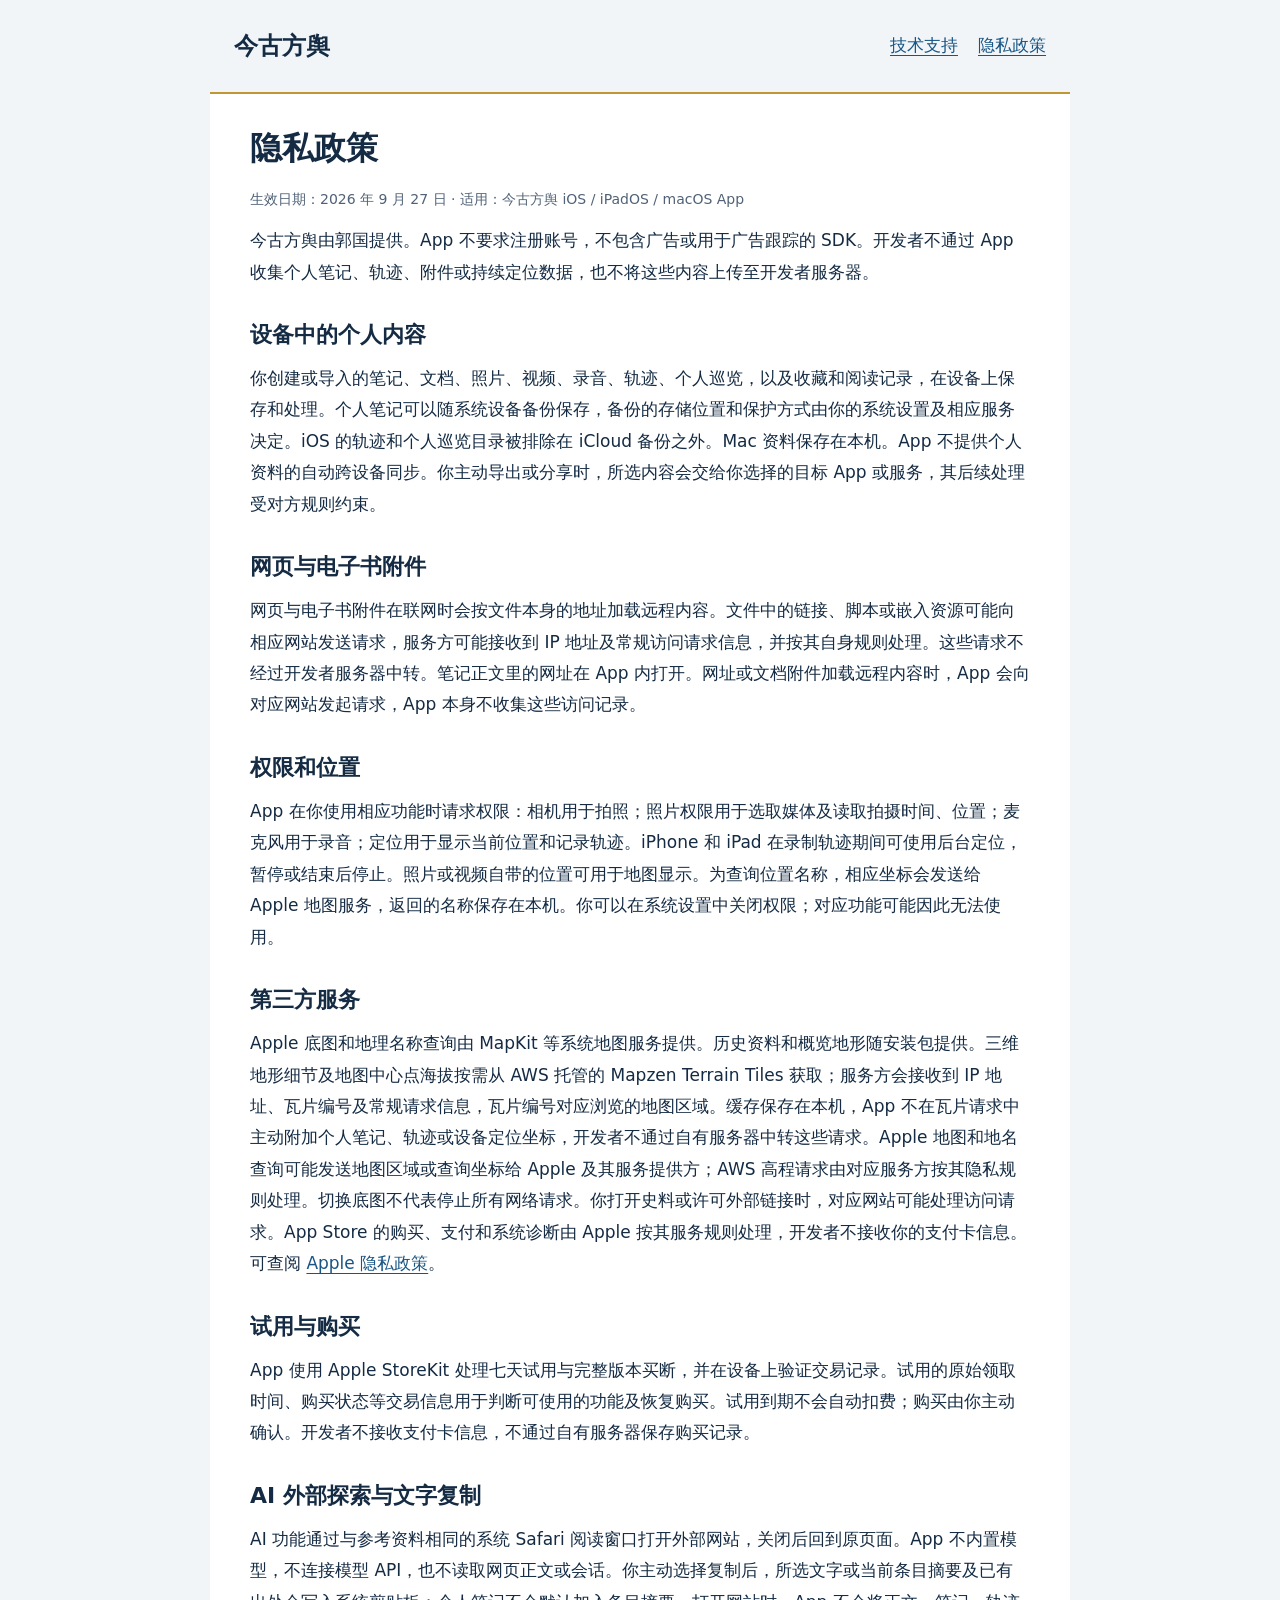
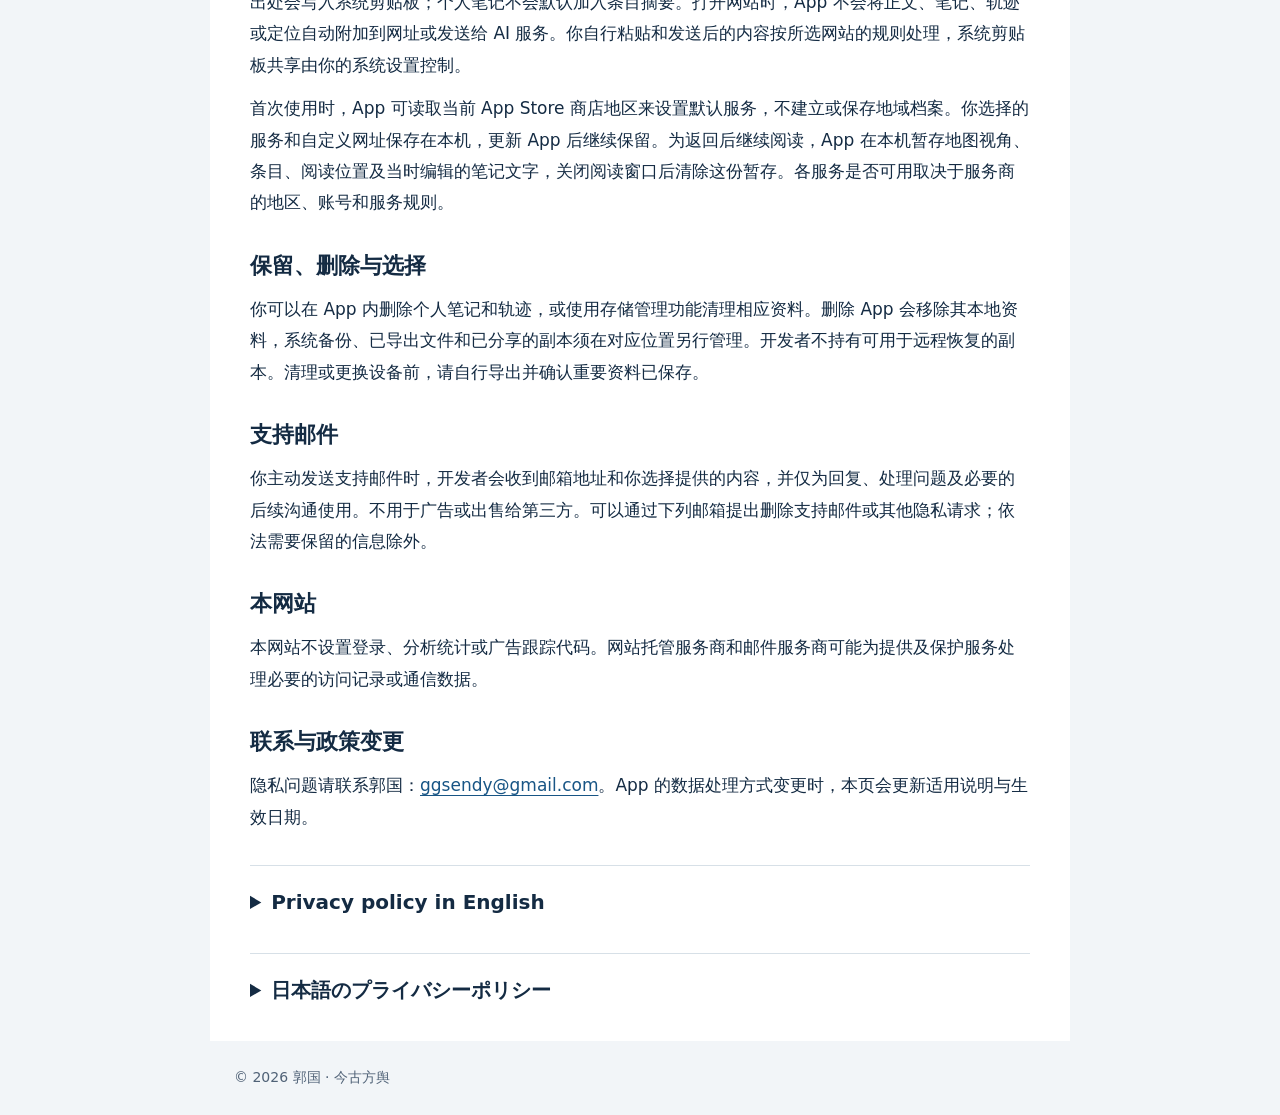
==== commit 0bf53a4a: "说明笔记内网页及附件远程内容访问" ====
--- a/privacy.html
+++ b/privacy.html
@@ -1 +1 @@
-<!doctype html><html lang="zh-Hans"><head><meta charset="utf-8"><meta name="viewport" content="width=device-width,initial-scale=1"><title>今古方舆 · 隐私政策</title><meta name="description" content="今古方舆对个人笔记、轨迹、附件和设备权限的处理说明。"><link rel="stylesheet" href="style.css"></head><body><header><strong>今古方舆</strong><nav aria-label="网站导航"><a href="index.html">技术支持</a><a href="privacy.html" aria-current="page">隐私政策</a></nav></header><main><h1>隐私政策</h1><p class="meta">生效日期：2026 年 9 月 27 日 · 适用：今古方舆 iOS / iPadOS / macOS App</p><p>今古方舆由郭国提供。App 不要求注册账号，不包含广告或用于广告跟踪的 SDK。开发者不通过 App 收集个人笔记、轨迹、附件或持续定位数据，也不将这些内容上传至开发者服务器。</p><h2>设备中的个人内容</h2><p>你创建或导入的笔记、文档、照片、视频、录音、轨迹、个人巡览，以及收藏和阅读记录，在设备上保存和处理。个人笔记可以随系统设备备份保存，备份的存储位置和保护方式由你的系统设置及相应服务决定。iOS 的轨迹和个人巡览目录被排除在 iCloud 备份之外。Mac 资料保存在本机。App 不提供个人资料的自动跨设备同步。你主动导出或分享时，所选内容会交给你选择的目标 App 或服务，其后续处理受对方规则约束。</p><h2>网页与电子书附件</h2><p>网页与电子书附件在联网时会按文件本身的地址加载远程内容。文件中的链接、脚本或嵌入资源可能向相应网站发送请求，服务方可能接收到 IP 地址及常规访问请求信息，并按其自身规则处理。这些请求不经过开发者服务器中转。</p><h2>权限和位置</h2><p>App 在你使用相应功能时请求权限：相机用于拍照；照片权限用于选取媒体及读取拍摄时间、位置；麦克风用于录音；定位用于显示当前位置和记录轨迹。iPhone 和 iPad 在录制轨迹期间可使用后台定位，暂停或结束后停止。照片或视频自带的位置可用于地图显示。为查询位置名称，相应坐标会发送给 Apple 地图服务，返回的名称保存在本机。你可以在系统设置中关闭权限；对应功能可能因此无法使用。</p><h2>第三方服务</h2><p>Apple 底图和地理名称查询由 MapKit 等系统地图服务提供。历史资料和概览地形随安装包提供。三维地形细节及地图中心点海拔按需从 AWS 托管的 Mapzen Terrain Tiles 获取；服务方会接收到 IP 地址、瓦片编号及常规请求信息，瓦片编号对应浏览的地图区域。缓存保存在本机，App 不在瓦片请求中主动附加个人笔记、轨迹或设备定位坐标，开发者不通过自有服务器中转这些请求。Apple 地图和地名查询可能发送地图区域或查询坐标给 Apple 及其服务提供方；AWS 高程请求由对应服务方按其隐私规则处理。切换底图不代表停止所有网络请求。你打开史料或许可外部链接时，对应网站可能处理访问请求。App Store 的购买、支付和系统诊断由 Apple 按其服务规则处理，开发者不接收你的支付卡信息。可查阅 <a href="https://www.apple.com/legal/privacy/">Apple 隐私政策</a>。</p><h2>试用与购买</h2><p>App 使用 Apple StoreKit 处理七天试用与完整版本买断，并在设备上验证交易记录。试用的原始领取时间、购买状态等交易信息用于判断可使用的功能及恢复购买。试用到期不会自动扣费；购买由你主动确认。开发者不接收支付卡信息，不通过自有服务器保存购买记录。</p><h2>AI 外部探索与文字复制</h2><p>AI 功能通过与参考资料相同的系统 Safari 阅读窗口打开外部网站，关闭后回到原页面。App 不内置模型，不连接模型 API，也不读取网页正文或会话。你主动选择复制后，所选文字或当前条目摘要及已有出处会写入系统剪贴板；个人笔记不会默认加入条目摘要。打开网站时，App 不会将正文、笔记、轨迹或定位自动附加到网址或发送给 AI 服务。你自行粘贴和发送后的内容按所选网站的规则处理，系统剪贴板共享由你的系统设置控制。</p><p>首次使用时，App 可读取当前 App Store 商店地区来设置默认服务，不建立或保存地域档案。你选择的服务和自定义网址保存在本机，更新 App 后继续保留。为返回后继续阅读，App 在本机暂存地图视角、条目、阅读位置及当时编辑的笔记文字，关闭阅读窗口后清除这份暂存。各服务是否可用取决于服务商的地区、账号和服务规则。</p><h2>保留、删除与选择</h2><p>你可以在 App 内删除个人笔记和轨迹，或使用存储管理功能清理相应资料。删除 App 会移除其本地资料，系统备份、已导出文件和已分享的副本须在对应位置另行管理。开发者不持有可用于远程恢复的副本。清理或更换设备前，请自行导出并确认重要资料已保存。</p><h2>支持邮件</h2><p>你主动发送支持邮件时，开发者会收到邮箱地址和你选择提供的内容，并仅为回复、处理问题及必要的后续沟通使用。不用于广告或出售给第三方。可以通过下列邮箱提出删除支持邮件或其他隐私请求；依法需要保留的信息除外。</p><h2>本网站</h2><p>本网站不设置登录、分析统计或广告跟踪代码。网站托管服务商和邮件服务商可能为提供及保护服务处理必要的访问记录或通信数据。</p><h2>联系与政策变更</h2><p>隐私问题请联系郭国：<a href="mailto:ggsendy@gmail.com">ggsendy@gmail.com</a>。App 的数据处理方式变更时，本页会更新适用说明与生效日期。</p><details lang="en"><summary>Privacy policy in English</summary><p>Effective September 27, 2026. This policy covers the iOS, iPadOS and macOS apps. Jinggu Fangyu is provided by Guo Guo. No account is required. The app has no ads or advertising tracking SDKs. It does not upload personal notes, tracks, attachments or ongoing location records to developer servers.</p><p>Your notes, imported documents, media, tracks, personal tours, bookmarks and reading history are stored and processed on your device. Notes may be included in system device backups under your system and service settings. On iOS, the tracks and personal tours directories are excluded from iCloud backup. Mac data is stored locally. The app does not automatically sync personal data across devices. Files you choose to export or share are handled by the destination app or service.</p><p>When online, web and ebook attachments may load remote content from addresses contained in the files. Links, scripts or embedded resources in a file may send requests to the relevant websites. Those providers may receive your IP address and normal request information and handle them under their own policies. These requests are not relayed through developer servers.</p><p>Camera, photo library, microphone and location permissions are requested for the related functions. Location supports showing your position and recording tracks, including background recording on iPhone and iPad while a track is active. Recording pauses or ends when you choose those actions. Media may contain capture dates and locations. Coordinates are sent to Apple Maps to look up place names, which are then stored locally. You can revoke permissions in system settings.</p><p>Apple MapKit and system map services provide Apple basemaps and place-name lookups. Historical materials and overview terrain are included with the app. Detailed terrain and map-center elevation use Mapzen Terrain Tiles hosted on AWS. The provider receives the IP address, tile identifiers and normal request information; tile identifiers correspond to the viewed map area. Cached data stays on the device. The app does not add personal notes, tracks or device location coordinates to tile requests, and the developer does not relay them through developer servers. Apple map and place-name requests may include map regions or lookup coordinates. Each provider handles requests under its own privacy rules. Switching basemaps does not stop all network requests. External source links lead to websites with their own policies. Apple handles App Store purchases, payments and system diagnostics; the developer does not receive payment card details. See <a href="https://www.apple.com/legal/privacy/">Apple's Privacy Policy</a>.</p><p>The app uses Apple StoreKit for the seven-day trial and one-time full unlock and verifies transactions on your device. Transaction information, including the original trial claim date and purchase status, is used to determine access and restore purchases. The trial does not automatically charge you when it ends. Purchases require your action. The developer does not receive payment card details or store purchase records on developer servers.</p><p>AI exploration opens external websites in the same system Safari reading window used for source references. Closing the window returns to the previous page. The app does not include a model, connect to model APIs, or read webpage content or conversations. Only when you choose to copy does the app place selected text, or the current entry summary and existing source references, on the system clipboard. Personal notes are not included in entry summaries by default. Opening a website does not automatically send or add text, notes, tracks, or location to its URL. Content you paste and send is handled under that website’s rules. System clipboard sharing follows your system settings.</p><p>On first use, the current App Store storefront may be used to choose an initial service; no regional profile is created or stored. Your service choice and custom URL are saved locally and retained across app updates. To resume reading after returning, the app temporarily saves the map view, current entry, reading position, and text of a note being edited on the device, and clears that temporary record when the reading window closes. Service availability depends on each provider’s regional, account, and service rules.</p><p>You can delete notes and tracks or use the app's storage controls. Deleting the app removes local app data; manage backups, exported files and shared copies separately. The developer cannot restore your data from a server. Export important information before removing the app or changing devices.</p><p>If you email support, the developer receives your email address and the information you choose to send, and uses it to respond and resolve the issue, not for advertising or sale. Contact <a href="mailto:ggsendy@gmail.com">ggsendy@gmail.com</a> to request deletion of support correspondence or ask privacy questions, subject to applicable retention obligations. This website has no login, analytics or advertising tracking code. Hosting and email providers may process necessary service and security records. This page will be updated if the app's data practices change.</p></details><details lang="ja"><summary>日本語のプライバシーポリシー</summary><p>2026年9月27日施行。iOS、iPadOS、macOS版に適用されます。今古方輿の提供者は郭国です。アカウント登録は不要で、広告や広告追跡SDKはありません。メモ、軌跡、添付ファイル、継続的な位置記録を開発者のサーバーに送信することはありません。</p><p>メモ、読み込んだ文書、写真・動画・録音、軌跡、個人巡覧、ブックマーク、閲覧履歴は端末で保存・処理されます。メモはシステム設定に応じて端末バックアップに含まれる場合があります。iOSの軌跡と個人巡覧フォルダはiCloudバックアップの対象外です。Macの資料は端末に保存されます。個人資料を端末間で自動同期する機能はありません。自分で書き出したり共有したりした資料には、送信先のサービスの規則が適用されます。</p><p>ウェブ文書や電子書籍の添付ファイルは、オンライン時にファイル内のアドレスから外部コンテンツを読み込むことがあります。リンク、スクリプト、埋め込みリソースが各サイトへリクエストを送信し、提供者がIPアドレスや通常のアクセス情報を受け取る場合があります。各提供者の規則が適用され、開発者のサーバーでは中継しません。</p><p>カメラ、写真、マイク、位置情報の権限は対応する機能の利用時に求めます。位置情報は現在地表示と軌跡記録に使い、iPhoneとiPadでは記録中にバックグラウンドでも利用できます。一時停止・終了後は記録のための位置取得を停止します。写真や動画の撮影日時・位置を読み取る場合があります。地名を調べる際は座標をAppleの地図サービスへ送り、返された地名を端末に保存します。権限はシステム設定で変更できます。</p><p>Appleの背景地図と地名検索にはMapKitなどのシステムサービスを利用します。歴史資料と広域地形はアプリに含まれます。詳細な地形と地図中心点の標高にはAWS上のMapzen Terrain Tilesを利用します。事業者はIPアドレス、タイル識別子、通常のリクエスト情報を受け取ります。タイル識別子は閲覧中の地図範囲に対応します。キャッシュは端末に保存され、個人メモ、軌跡、端末の位置座標をタイルリクエストに追加しません。開発者のサーバーで中継することもありません。Appleの地図・地名検索には地図範囲や検索座標が含まれる場合があり、各事業者がそれぞれのプライバシー規則に従って処理します。背景地図を切り替えても、すべての通信が止まるわけではありません。外部の史料リンクには各サイトの規則が適用されます。App Storeの購入・決済・システム診断はAppleが扱い、開発者は決済カード情報を受け取りません。<a href="https://www.apple.com/legal/privacy/">Appleのプライバシーポリシー</a>もご確認ください。</p><p>7日間の試用と完全版の買い切りにはApple StoreKitを使い、端末上で取引を検証します。試用を最初に受け取った日時や購入状態などを、利用可能な機能の判定と購入の復元に使用します。試用終了時の自動課金はなく、購入にはご自身の操作が必要です。開発者は決済カード情報を受け取らず、開発者のサーバーに購入記録を保存しません。</p><p>AI機能は参考資料と同じシステムのSafari閲覧画面で外部ウェブサイトを開きます。閉じると元の画面に戻ります。モデルを内蔵せず、モデルAPIに接続したり、ウェブページの本文や会話を読み取ったりすることはありません。コピーを選んだときに限り、選択した文章または現在の項目の概要と既存の出典をシステムのクリップボードに保存します。個人メモは項目の概要に自動で含めません。ウェブサイトを開く際に、本文、メモ、軌跡、位置情報をURLに付加したり、AIサービスへ自動送信したりすることはありません。ご自身で貼り付けて送信した内容には送信先サイトの規則が適用され、クリップボードの共有はシステム設定に従います。</p><p>初回利用時には、現在のApp Storeの地域を参照して初期サービスを選ぶ場合がありますが、地域に関する利用者情報は作成・保存しません。選んだサービスと任意のURLは端末に保存され、アプリ更新後も維持されます。戻った後に閲覧を続けられるよう、地図の視点、項目、閲覧位置、編集中のメモの文章を端末に一時保存し、閲覧画面を閉じた際にその一時記録を削除します。サービスの利用可否は各事業者の地域、アカウント、利用規則によります。</p><p>メモや軌跡はアプリ内で削除できます。アプリを削除するとローカル資料は失われます。バックアップ、書き出した資料、共有済みのコピーはそれぞれの保存先で管理してください。開発者に復元用のコピーはありません。</p><p>サポートメールを送ると、開発者はメールアドレスと送信内容を受け取り、対応に必要な範囲で使用します。広告や販売には利用しません。プライバシーに関する質問やメールの削除依頼は <a href="mailto:ggsendy@gmail.com">ggsendy@gmail.com</a> へご連絡ください。法令上の保存義務がある情報は除きます。本サイトにはログイン、アクセス解析、広告追跡のコードはありません。ホスティングやメールの提供者が、サービス運用と保護に必要な記録を処理する場合があります。データの取扱いが変わる場合は本ページを更新します。</p></details></main><footer>© 2026 郭国 · 今古方舆</footer></body></html>
+<!doctype html><html lang="zh-Hans"><head><meta charset="utf-8"><meta name="viewport" content="width=device-width,initial-scale=1"><title>今古方舆 · 隐私政策</title><meta name="description" content="今古方舆对个人笔记、轨迹、附件和设备权限的处理说明。"><link rel="stylesheet" href="style.css"></head><body><header><strong>今古方舆</strong><nav aria-label="网站导航"><a href="index.html">技术支持</a><a href="privacy.html" aria-current="page">隐私政策</a></nav></header><main><h1>隐私政策</h1><p class="meta">生效日期：2026 年 9 月 27 日 · 适用：今古方舆 iOS / iPadOS / macOS App</p><p>今古方舆由郭国提供。App 不要求注册账号，不包含广告或用于广告跟踪的 SDK。开发者不通过 App 收集个人笔记、轨迹、附件或持续定位数据，也不将这些内容上传至开发者服务器。</p><h2>设备中的个人内容</h2><p>你创建或导入的笔记、文档、照片、视频、录音、轨迹、个人巡览，以及收藏和阅读记录，在设备上保存和处理。个人笔记可以随系统设备备份保存，备份的存储位置和保护方式由你的系统设置及相应服务决定。iOS 的轨迹和个人巡览目录被排除在 iCloud 备份之外。Mac 资料保存在本机。App 不提供个人资料的自动跨设备同步。你主动导出或分享时，所选内容会交给你选择的目标 App 或服务，其后续处理受对方规则约束。</p><h2>网页与电子书附件</h2><p>网页与电子书附件在联网时会按文件本身的地址加载远程内容。文件中的链接、脚本或嵌入资源可能向相应网站发送请求，服务方可能接收到 IP 地址及常规访问请求信息，并按其自身规则处理。这些请求不经过开发者服务器中转。笔记正文里的网址在 App 内打开。网址或文档附件加载远程内容时，App 会向对应网站发起请求，App 本身不收集这些访问记录。</p><h2>权限和位置</h2><p>App 在你使用相应功能时请求权限：相机用于拍照；照片权限用于选取媒体及读取拍摄时间、位置；麦克风用于录音；定位用于显示当前位置和记录轨迹。iPhone 和 iPad 在录制轨迹期间可使用后台定位，暂停或结束后停止。照片或视频自带的位置可用于地图显示。为查询位置名称，相应坐标会发送给 Apple 地图服务，返回的名称保存在本机。你可以在系统设置中关闭权限；对应功能可能因此无法使用。</p><h2>第三方服务</h2><p>Apple 底图和地理名称查询由 MapKit 等系统地图服务提供。历史资料和概览地形随安装包提供。三维地形细节及地图中心点海拔按需从 AWS 托管的 Mapzen Terrain Tiles 获取；服务方会接收到 IP 地址、瓦片编号及常规请求信息，瓦片编号对应浏览的地图区域。缓存保存在本机，App 不在瓦片请求中主动附加个人笔记、轨迹或设备定位坐标，开发者不通过自有服务器中转这些请求。Apple 地图和地名查询可能发送地图区域或查询坐标给 Apple 及其服务提供方；AWS 高程请求由对应服务方按其隐私规则处理。切换底图不代表停止所有网络请求。你打开史料或许可外部链接时，对应网站可能处理访问请求。App Store 的购买、支付和系统诊断由 Apple 按其服务规则处理，开发者不接收你的支付卡信息。可查阅 <a href="https://www.apple.com/legal/privacy/">Apple 隐私政策</a>。</p><h2>试用与购买</h2><p>App 使用 Apple StoreKit 处理七天试用与完整版本买断，并在设备上验证交易记录。试用的原始领取时间、购买状态等交易信息用于判断可使用的功能及恢复购买。试用到期不会自动扣费；购买由你主动确认。开发者不接收支付卡信息，不通过自有服务器保存购买记录。</p><h2>AI 外部探索与文字复制</h2><p>AI 功能通过与参考资料相同的系统 Safari 阅读窗口打开外部网站，关闭后回到原页面。App 不内置模型，不连接模型 API，也不读取网页正文或会话。你主动选择复制后，所选文字或当前条目摘要及已有出处会写入系统剪贴板；个人笔记不会默认加入条目摘要。打开网站时，App 不会将正文、笔记、轨迹或定位自动附加到网址或发送给 AI 服务。你自行粘贴和发送后的内容按所选网站的规则处理，系统剪贴板共享由你的系统设置控制。</p><p>首次使用时，App 可读取当前 App Store 商店地区来设置默认服务，不建立或保存地域档案。你选择的服务和自定义网址保存在本机，更新 App 后继续保留。为返回后继续阅读，App 在本机暂存地图视角、条目、阅读位置及当时编辑的笔记文字，关闭阅读窗口后清除这份暂存。各服务是否可用取决于服务商的地区、账号和服务规则。</p><h2>保留、删除与选择</h2><p>你可以在 App 内删除个人笔记和轨迹，或使用存储管理功能清理相应资料。删除 App 会移除其本地资料，系统备份、已导出文件和已分享的副本须在对应位置另行管理。开发者不持有可用于远程恢复的副本。清理或更换设备前，请自行导出并确认重要资料已保存。</p><h2>支持邮件</h2><p>你主动发送支持邮件时，开发者会收到邮箱地址和你选择提供的内容，并仅为回复、处理问题及必要的后续沟通使用。不用于广告或出售给第三方。可以通过下列邮箱提出删除支持邮件或其他隐私请求；依法需要保留的信息除外。</p><h2>本网站</h2><p>本网站不设置登录、分析统计或广告跟踪代码。网站托管服务商和邮件服务商可能为提供及保护服务处理必要的访问记录或通信数据。</p><h2>联系与政策变更</h2><p>隐私问题请联系郭国：<a href="mailto:ggsendy@gmail.com">ggsendy@gmail.com</a>。App 的数据处理方式变更时，本页会更新适用说明与生效日期。</p><details lang="en"><summary>Privacy policy in English</summary><p>Effective September 27, 2026. This policy covers the iOS, iPadOS and macOS apps. Jinggu Fangyu is provided by Guo Guo. No account is required. The app has no ads or advertising tracking SDKs. It does not upload personal notes, tracks, attachments or ongoing location records to developer servers.</p><p>Your notes, imported documents, media, tracks, personal tours, bookmarks and reading history are stored and processed on your device. Notes may be included in system device backups under your system and service settings. On iOS, the tracks and personal tours directories are excluded from iCloud backup. Mac data is stored locally. The app does not automatically sync personal data across devices. Files you choose to export or share are handled by the destination app or service.</p><p>When online, web and ebook attachments may load remote content from addresses contained in the files. Links, scripts or embedded resources in a file may send requests to the relevant websites. Those providers may receive your IP address and normal request information and handle them under their own policies. These requests are not relayed through developer servers. Web addresses in note text open inside the app. When a web address or document attachment loads remote content, the app sends requests to the relevant websites. The app itself does not collect a record of these visits.</p><p>Camera, photo library, microphone and location permissions are requested for the related functions. Location supports showing your position and recording tracks, including background recording on iPhone and iPad while a track is active. Recording pauses or ends when you choose those actions. Media may contain capture dates and locations. Coordinates are sent to Apple Maps to look up place names, which are then stored locally. You can revoke permissions in system settings.</p><p>Apple MapKit and system map services provide Apple basemaps and place-name lookups. Historical materials and overview terrain are included with the app. Detailed terrain and map-center elevation use Mapzen Terrain Tiles hosted on AWS. The provider receives the IP address, tile identifiers and normal request information; tile identifiers correspond to the viewed map area. Cached data stays on the device. The app does not add personal notes, tracks or device location coordinates to tile requests, and the developer does not relay them through developer servers. Apple map and place-name requests may include map regions or lookup coordinates. Each provider handles requests under its own privacy rules. Switching basemaps does not stop all network requests. External source links lead to websites with their own policies. Apple handles App Store purchases, payments and system diagnostics; the developer does not receive payment card details. See <a href="https://www.apple.com/legal/privacy/">Apple's Privacy Policy</a>.</p><p>The app uses Apple StoreKit for the seven-day trial and one-time full unlock and verifies transactions on your device. Transaction information, including the original trial claim date and purchase status, is used to determine access and restore purchases. The trial does not automatically charge you when it ends. Purchases require your action. The developer does not receive payment card details or store purchase records on developer servers.</p><p>AI exploration opens external websites in the same system Safari reading window used for source references. Closing the window returns to the previous page. The app does not include a model, connect to model APIs, or read webpage content or conversations. Only when you choose to copy does the app place selected text, or the current entry summary and existing source references, on the system clipboard. Personal notes are not included in entry summaries by default. Opening a website does not automatically send or add text, notes, tracks, or location to its URL. Content you paste and send is handled under that website’s rules. System clipboard sharing follows your system settings.</p><p>On first use, the current App Store storefront may be used to choose an initial service; no regional profile is created or stored. Your service choice and custom URL are saved locally and retained across app updates. To resume reading after returning, the app temporarily saves the map view, current entry, reading position, and text of a note being edited on the device, and clears that temporary record when the reading window closes. Service availability depends on each provider’s regional, account, and service rules.</p><p>You can delete notes and tracks or use the app's storage controls. Deleting the app removes local app data; manage backups, exported files and shared copies separately. The developer cannot restore your data from a server. Export important information before removing the app or changing devices.</p><p>If you email support, the developer receives your email address and the information you choose to send, and uses it to respond and resolve the issue, not for advertising or sale. Contact <a href="mailto:ggsendy@gmail.com">ggsendy@gmail.com</a> to request deletion of support correspondence or ask privacy questions, subject to applicable retention obligations. This website has no login, analytics or advertising tracking code. Hosting and email providers may process necessary service and security records. This page will be updated if the app's data practices change.</p></details><details lang="ja"><summary>日本語のプライバシーポリシー</summary><p>2026年9月27日施行。iOS、iPadOS、macOS版に適用されます。今古方輿の提供者は郭国です。アカウント登録は不要で、広告や広告追跡SDKはありません。メモ、軌跡、添付ファイル、継続的な位置記録を開発者のサーバーに送信することはありません。</p><p>メモ、読み込んだ文書、写真・動画・録音、軌跡、個人巡覧、ブックマーク、閲覧履歴は端末で保存・処理されます。メモはシステム設定に応じて端末バックアップに含まれる場合があります。iOSの軌跡と個人巡覧フォルダはiCloudバックアップの対象外です。Macの資料は端末に保存されます。個人資料を端末間で自動同期する機能はありません。自分で書き出したり共有したりした資料には、送信先のサービスの規則が適用されます。</p><p>ウェブ文書や電子書籍の添付ファイルは、オンライン時にファイル内のアドレスから外部コンテンツを読み込むことがあります。リンク、スクリプト、埋め込みリソースが各サイトへリクエストを送信し、提供者がIPアドレスや通常のアクセス情報を受け取る場合があります。各提供者の規則が適用され、開発者のサーバーでは中継しません。メモ本文のウェブアドレスはApp内で開きます。ウェブアドレスや文書の添付ファイルが外部コンテンツを読み込むときは、各サイトへリクエストが送信されます。App自体はこれらのアクセス記録を収集しません。</p><p>カメラ、写真、マイク、位置情報の権限は対応する機能の利用時に求めます。位置情報は現在地表示と軌跡記録に使い、iPhoneとiPadでは記録中にバックグラウンドでも利用できます。一時停止・終了後は記録のための位置取得を停止します。写真や動画の撮影日時・位置を読み取る場合があります。地名を調べる際は座標をAppleの地図サービスへ送り、返された地名を端末に保存します。権限はシステム設定で変更できます。</p><p>Appleの背景地図と地名検索にはMapKitなどのシステムサービスを利用します。歴史資料と広域地形はアプリに含まれます。詳細な地形と地図中心点の標高にはAWS上のMapzen Terrain Tilesを利用します。事業者はIPアドレス、タイル識別子、通常のリクエスト情報を受け取ります。タイル識別子は閲覧中の地図範囲に対応します。キャッシュは端末に保存され、個人メモ、軌跡、端末の位置座標をタイルリクエストに追加しません。開発者のサーバーで中継することもありません。Appleの地図・地名検索には地図範囲や検索座標が含まれる場合があり、各事業者がそれぞれのプライバシー規則に従って処理します。背景地図を切り替えても、すべての通信が止まるわけではありません。外部の史料リンクには各サイトの規則が適用されます。App Storeの購入・決済・システム診断はAppleが扱い、開発者は決済カード情報を受け取りません。<a href="https://www.apple.com/legal/privacy/">Appleのプライバシーポリシー</a>もご確認ください。</p><p>7日間の試用と完全版の買い切りにはApple StoreKitを使い、端末上で取引を検証します。試用を最初に受け取った日時や購入状態などを、利用可能な機能の判定と購入の復元に使用します。試用終了時の自動課金はなく、購入にはご自身の操作が必要です。開発者は決済カード情報を受け取らず、開発者のサーバーに購入記録を保存しません。</p><p>AI機能は参考資料と同じシステムのSafari閲覧画面で外部ウェブサイトを開きます。閉じると元の画面に戻ります。モデルを内蔵せず、モデルAPIに接続したり、ウェブページの本文や会話を読み取ったりすることはありません。コピーを選んだときに限り、選択した文章または現在の項目の概要と既存の出典をシステムのクリップボードに保存します。個人メモは項目の概要に自動で含めません。ウェブサイトを開く際に、本文、メモ、軌跡、位置情報をURLに付加したり、AIサービスへ自動送信したりすることはありません。ご自身で貼り付けて送信した内容には送信先サイトの規則が適用され、クリップボードの共有はシステム設定に従います。</p><p>初回利用時には、現在のApp Storeの地域を参照して初期サービスを選ぶ場合がありますが、地域に関する利用者情報は作成・保存しません。選んだサービスと任意のURLは端末に保存され、アプリ更新後も維持されます。戻った後に閲覧を続けられるよう、地図の視点、項目、閲覧位置、編集中のメモの文章を端末に一時保存し、閲覧画面を閉じた際にその一時記録を削除します。サービスの利用可否は各事業者の地域、アカウント、利用規則によります。</p><p>メモや軌跡はアプリ内で削除できます。アプリを削除するとローカル資料は失われます。バックアップ、書き出した資料、共有済みのコピーはそれぞれの保存先で管理してください。開発者に復元用のコピーはありません。</p><p>サポートメールを送ると、開発者はメールアドレスと送信内容を受け取り、対応に必要な範囲で使用します。広告や販売には利用しません。プライバシーに関する質問やメールの削除依頼は <a href="mailto:ggsendy@gmail.com">ggsendy@gmail.com</a> へご連絡ください。法令上の保存義務がある情報は除きます。本サイトにはログイン、アクセス解析、広告追跡のコードはありません。ホスティングやメールの提供者が、サービス運用と保護に必要な記録を処理する場合があります。データの取扱いが変わる場合は本ページを更新します。</p></details></main><footer>© 2026 郭国 · 今古方舆</footer></body></html>
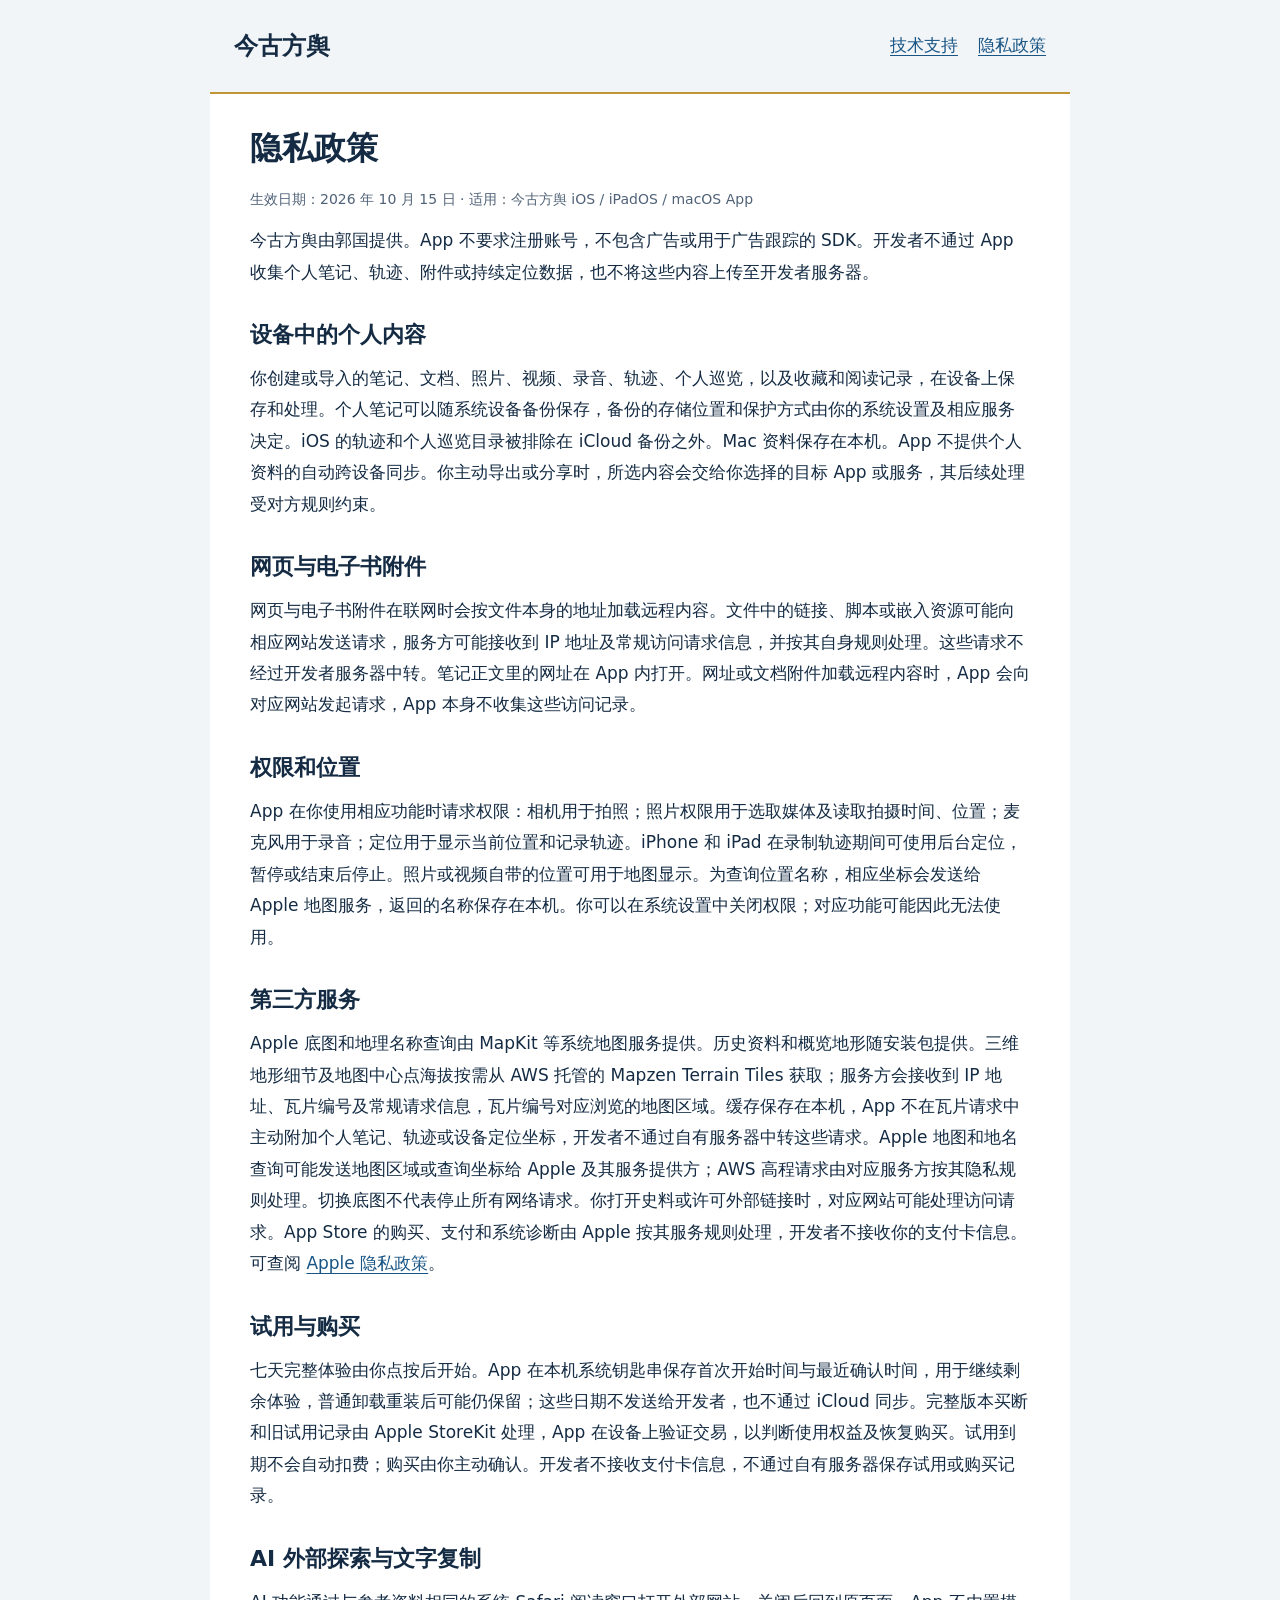
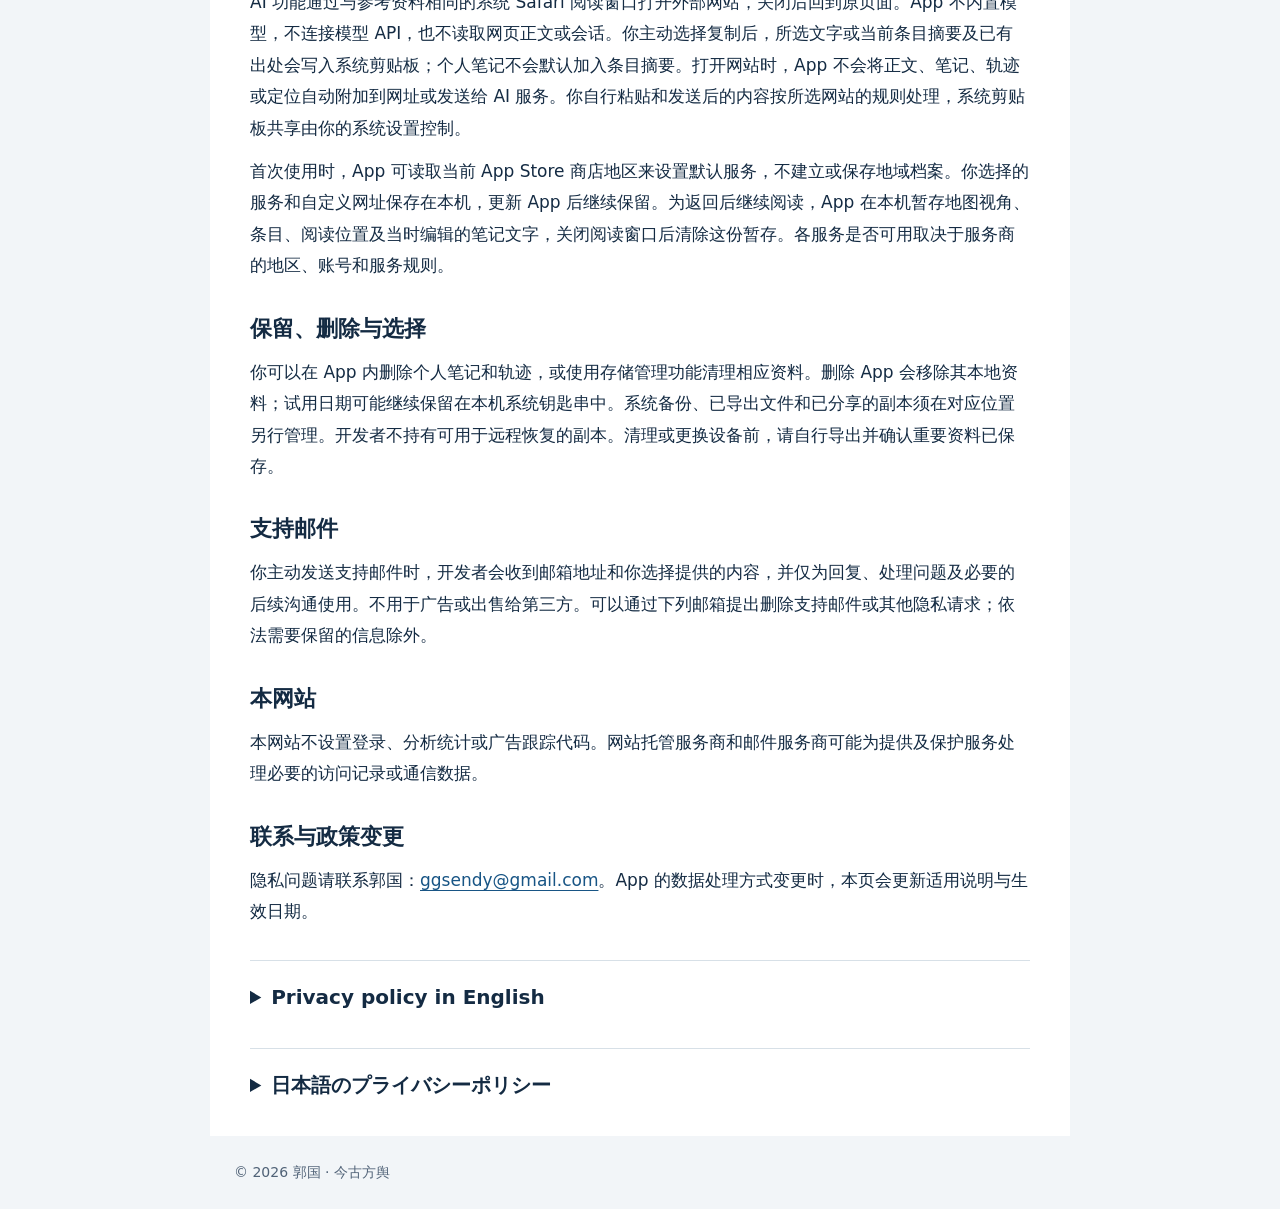
==== commit 19feea0e: "说明七天体验的本机激活与期限保存 Updated the effective date of the privacy policy and clarified the app's data handl" ====
--- a/privacy.html
+++ b/privacy.html
@@ -1 +1 @@
-<!doctype html><html lang="zh-Hans"><head><meta charset="utf-8"><meta name="viewport" content="width=device-width,initial-scale=1"><title>今古方舆 · 隐私政策</title><meta name="description" content="今古方舆对个人笔记、轨迹、附件和设备权限的处理说明。"><link rel="stylesheet" href="style.css"></head><body><header><strong>今古方舆</strong><nav aria-label="网站导航"><a href="index.html">技术支持</a><a href="privacy.html" aria-current="page">隐私政策</a></nav></header><main><h1>隐私政策</h1><p class="meta">生效日期：2026 年 9 月 27 日 · 适用：今古方舆 iOS / iPadOS / macOS App</p><p>今古方舆由郭国提供。App 不要求注册账号，不包含广告或用于广告跟踪的 SDK。开发者不通过 App 收集个人笔记、轨迹、附件或持续定位数据，也不将这些内容上传至开发者服务器。</p><h2>设备中的个人内容</h2><p>你创建或导入的笔记、文档、照片、视频、录音、轨迹、个人巡览，以及收藏和阅读记录，在设备上保存和处理。个人笔记可以随系统设备备份保存，备份的存储位置和保护方式由你的系统设置及相应服务决定。iOS 的轨迹和个人巡览目录被排除在 iCloud 备份之外。Mac 资料保存在本机。App 不提供个人资料的自动跨设备同步。你主动导出或分享时，所选内容会交给你选择的目标 App 或服务，其后续处理受对方规则约束。</p><h2>网页与电子书附件</h2><p>网页与电子书附件在联网时会按文件本身的地址加载远程内容。文件中的链接、脚本或嵌入资源可能向相应网站发送请求，服务方可能接收到 IP 地址及常规访问请求信息，并按其自身规则处理。这些请求不经过开发者服务器中转。笔记正文里的网址在 App 内打开。网址或文档附件加载远程内容时，App 会向对应网站发起请求，App 本身不收集这些访问记录。</p><h2>权限和位置</h2><p>App 在你使用相应功能时请求权限：相机用于拍照；照片权限用于选取媒体及读取拍摄时间、位置；麦克风用于录音；定位用于显示当前位置和记录轨迹。iPhone 和 iPad 在录制轨迹期间可使用后台定位，暂停或结束后停止。照片或视频自带的位置可用于地图显示。为查询位置名称，相应坐标会发送给 Apple 地图服务，返回的名称保存在本机。你可以在系统设置中关闭权限；对应功能可能因此无法使用。</p><h2>第三方服务</h2><p>Apple 底图和地理名称查询由 MapKit 等系统地图服务提供。历史资料和概览地形随安装包提供。三维地形细节及地图中心点海拔按需从 AWS 托管的 Mapzen Terrain Tiles 获取；服务方会接收到 IP 地址、瓦片编号及常规请求信息，瓦片编号对应浏览的地图区域。缓存保存在本机，App 不在瓦片请求中主动附加个人笔记、轨迹或设备定位坐标，开发者不通过自有服务器中转这些请求。Apple 地图和地名查询可能发送地图区域或查询坐标给 Apple 及其服务提供方；AWS 高程请求由对应服务方按其隐私规则处理。切换底图不代表停止所有网络请求。你打开史料或许可外部链接时，对应网站可能处理访问请求。App Store 的购买、支付和系统诊断由 Apple 按其服务规则处理，开发者不接收你的支付卡信息。可查阅 <a href="https://www.apple.com/legal/privacy/">Apple 隐私政策</a>。</p><h2>试用与购买</h2><p>App 使用 Apple StoreKit 处理七天试用与完整版本买断，并在设备上验证交易记录。试用的原始领取时间、购买状态等交易信息用于判断可使用的功能及恢复购买。试用到期不会自动扣费；购买由你主动确认。开发者不接收支付卡信息，不通过自有服务器保存购买记录。</p><h2>AI 外部探索与文字复制</h2><p>AI 功能通过与参考资料相同的系统 Safari 阅读窗口打开外部网站，关闭后回到原页面。App 不内置模型，不连接模型 API，也不读取网页正文或会话。你主动选择复制后，所选文字或当前条目摘要及已有出处会写入系统剪贴板；个人笔记不会默认加入条目摘要。打开网站时，App 不会将正文、笔记、轨迹或定位自动附加到网址或发送给 AI 服务。你自行粘贴和发送后的内容按所选网站的规则处理，系统剪贴板共享由你的系统设置控制。</p><p>首次使用时，App 可读取当前 App Store 商店地区来设置默认服务，不建立或保存地域档案。你选择的服务和自定义网址保存在本机，更新 App 后继续保留。为返回后继续阅读，App 在本机暂存地图视角、条目、阅读位置及当时编辑的笔记文字，关闭阅读窗口后清除这份暂存。各服务是否可用取决于服务商的地区、账号和服务规则。</p><h2>保留、删除与选择</h2><p>你可以在 App 内删除个人笔记和轨迹，或使用存储管理功能清理相应资料。删除 App 会移除其本地资料，系统备份、已导出文件和已分享的副本须在对应位置另行管理。开发者不持有可用于远程恢复的副本。清理或更换设备前，请自行导出并确认重要资料已保存。</p><h2>支持邮件</h2><p>你主动发送支持邮件时，开发者会收到邮箱地址和你选择提供的内容，并仅为回复、处理问题及必要的后续沟通使用。不用于广告或出售给第三方。可以通过下列邮箱提出删除支持邮件或其他隐私请求；依法需要保留的信息除外。</p><h2>本网站</h2><p>本网站不设置登录、分析统计或广告跟踪代码。网站托管服务商和邮件服务商可能为提供及保护服务处理必要的访问记录或通信数据。</p><h2>联系与政策变更</h2><p>隐私问题请联系郭国：<a href="mailto:ggsendy@gmail.com">ggsendy@gmail.com</a>。App 的数据处理方式变更时，本页会更新适用说明与生效日期。</p><details lang="en"><summary>Privacy policy in English</summary><p>Effective September 27, 2026. This policy covers the iOS, iPadOS and macOS apps. Jinggu Fangyu is provided by Guo Guo. No account is required. The app has no ads or advertising tracking SDKs. It does not upload personal notes, tracks, attachments or ongoing location records to developer servers.</p><p>Your notes, imported documents, media, tracks, personal tours, bookmarks and reading history are stored and processed on your device. Notes may be included in system device backups under your system and service settings. On iOS, the tracks and personal tours directories are excluded from iCloud backup. Mac data is stored locally. The app does not automatically sync personal data across devices. Files you choose to export or share are handled by the destination app or service.</p><p>When online, web and ebook attachments may load remote content from addresses contained in the files. Links, scripts or embedded resources in a file may send requests to the relevant websites. Those providers may receive your IP address and normal request information and handle them under their own policies. These requests are not relayed through developer servers. Web addresses in note text open inside the app. When a web address or document attachment loads remote content, the app sends requests to the relevant websites. The app itself does not collect a record of these visits.</p><p>Camera, photo library, microphone and location permissions are requested for the related functions. Location supports showing your position and recording tracks, including background recording on iPhone and iPad while a track is active. Recording pauses or ends when you choose those actions. Media may contain capture dates and locations. Coordinates are sent to Apple Maps to look up place names, which are then stored locally. You can revoke permissions in system settings.</p><p>Apple MapKit and system map services provide Apple basemaps and place-name lookups. Historical materials and overview terrain are included with the app. Detailed terrain and map-center elevation use Mapzen Terrain Tiles hosted on AWS. The provider receives the IP address, tile identifiers and normal request information; tile identifiers correspond to the viewed map area. Cached data stays on the device. The app does not add personal notes, tracks or device location coordinates to tile requests, and the developer does not relay them through developer servers. Apple map and place-name requests may include map regions or lookup coordinates. Each provider handles requests under its own privacy rules. Switching basemaps does not stop all network requests. External source links lead to websites with their own policies. Apple handles App Store purchases, payments and system diagnostics; the developer does not receive payment card details. See <a href="https://www.apple.com/legal/privacy/">Apple's Privacy Policy</a>.</p><p>The app uses Apple StoreKit for the seven-day trial and one-time full unlock and verifies transactions on your device. Transaction information, including the original trial claim date and purchase status, is used to determine access and restore purchases. The trial does not automatically charge you when it ends. Purchases require your action. The developer does not receive payment card details or store purchase records on developer servers.</p><p>AI exploration opens external websites in the same system Safari reading window used for source references. Closing the window returns to the previous page. The app does not include a model, connect to model APIs, or read webpage content or conversations. Only when you choose to copy does the app place selected text, or the current entry summary and existing source references, on the system clipboard. Personal notes are not included in entry summaries by default. Opening a website does not automatically send or add text, notes, tracks, or location to its URL. Content you paste and send is handled under that website’s rules. System clipboard sharing follows your system settings.</p><p>On first use, the current App Store storefront may be used to choose an initial service; no regional profile is created or stored. Your service choice and custom URL are saved locally and retained across app updates. To resume reading after returning, the app temporarily saves the map view, current entry, reading position, and text of a note being edited on the device, and clears that temporary record when the reading window closes. Service availability depends on each provider’s regional, account, and service rules.</p><p>You can delete notes and tracks or use the app's storage controls. Deleting the app removes local app data; manage backups, exported files and shared copies separately. The developer cannot restore your data from a server. Export important information before removing the app or changing devices.</p><p>If you email support, the developer receives your email address and the information you choose to send, and uses it to respond and resolve the issue, not for advertising or sale. Contact <a href="mailto:ggsendy@gmail.com">ggsendy@gmail.com</a> to request deletion of support correspondence or ask privacy questions, subject to applicable retention obligations. This website has no login, analytics or advertising tracking code. Hosting and email providers may process necessary service and security records. This page will be updated if the app's data practices change.</p></details><details lang="ja"><summary>日本語のプライバシーポリシー</summary><p>2026年9月27日施行。iOS、iPadOS、macOS版に適用されます。今古方輿の提供者は郭国です。アカウント登録は不要で、広告や広告追跡SDKはありません。メモ、軌跡、添付ファイル、継続的な位置記録を開発者のサーバーに送信することはありません。</p><p>メモ、読み込んだ文書、写真・動画・録音、軌跡、個人巡覧、ブックマーク、閲覧履歴は端末で保存・処理されます。メモはシステム設定に応じて端末バックアップに含まれる場合があります。iOSの軌跡と個人巡覧フォルダはiCloudバックアップの対象外です。Macの資料は端末に保存されます。個人資料を端末間で自動同期する機能はありません。自分で書き出したり共有したりした資料には、送信先のサービスの規則が適用されます。</p><p>ウェブ文書や電子書籍の添付ファイルは、オンライン時にファイル内のアドレスから外部コンテンツを読み込むことがあります。リンク、スクリプト、埋め込みリソースが各サイトへリクエストを送信し、提供者がIPアドレスや通常のアクセス情報を受け取る場合があります。各提供者の規則が適用され、開発者のサーバーでは中継しません。メモ本文のウェブアドレスはApp内で開きます。ウェブアドレスや文書の添付ファイルが外部コンテンツを読み込むときは、各サイトへリクエストが送信されます。App自体はこれらのアクセス記録を収集しません。</p><p>カメラ、写真、マイク、位置情報の権限は対応する機能の利用時に求めます。位置情報は現在地表示と軌跡記録に使い、iPhoneとiPadでは記録中にバックグラウンドでも利用できます。一時停止・終了後は記録のための位置取得を停止します。写真や動画の撮影日時・位置を読み取る場合があります。地名を調べる際は座標をAppleの地図サービスへ送り、返された地名を端末に保存します。権限はシステム設定で変更できます。</p><p>Appleの背景地図と地名検索にはMapKitなどのシステムサービスを利用します。歴史資料と広域地形はアプリに含まれます。詳細な地形と地図中心点の標高にはAWS上のMapzen Terrain Tilesを利用します。事業者はIPアドレス、タイル識別子、通常のリクエスト情報を受け取ります。タイル識別子は閲覧中の地図範囲に対応します。キャッシュは端末に保存され、個人メモ、軌跡、端末の位置座標をタイルリクエストに追加しません。開発者のサーバーで中継することもありません。Appleの地図・地名検索には地図範囲や検索座標が含まれる場合があり、各事業者がそれぞれのプライバシー規則に従って処理します。背景地図を切り替えても、すべての通信が止まるわけではありません。外部の史料リンクには各サイトの規則が適用されます。App Storeの購入・決済・システム診断はAppleが扱い、開発者は決済カード情報を受け取りません。<a href="https://www.apple.com/legal/privacy/">Appleのプライバシーポリシー</a>もご確認ください。</p><p>7日間の試用と完全版の買い切りにはApple StoreKitを使い、端末上で取引を検証します。試用を最初に受け取った日時や購入状態などを、利用可能な機能の判定と購入の復元に使用します。試用終了時の自動課金はなく、購入にはご自身の操作が必要です。開発者は決済カード情報を受け取らず、開発者のサーバーに購入記録を保存しません。</p><p>AI機能は参考資料と同じシステムのSafari閲覧画面で外部ウェブサイトを開きます。閉じると元の画面に戻ります。モデルを内蔵せず、モデルAPIに接続したり、ウェブページの本文や会話を読み取ったりすることはありません。コピーを選んだときに限り、選択した文章または現在の項目の概要と既存の出典をシステムのクリップボードに保存します。個人メモは項目の概要に自動で含めません。ウェブサイトを開く際に、本文、メモ、軌跡、位置情報をURLに付加したり、AIサービスへ自動送信したりすることはありません。ご自身で貼り付けて送信した内容には送信先サイトの規則が適用され、クリップボードの共有はシステム設定に従います。</p><p>初回利用時には、現在のApp Storeの地域を参照して初期サービスを選ぶ場合がありますが、地域に関する利用者情報は作成・保存しません。選んだサービスと任意のURLは端末に保存され、アプリ更新後も維持されます。戻った後に閲覧を続けられるよう、地図の視点、項目、閲覧位置、編集中のメモの文章を端末に一時保存し、閲覧画面を閉じた際にその一時記録を削除します。サービスの利用可否は各事業者の地域、アカウント、利用規則によります。</p><p>メモや軌跡はアプリ内で削除できます。アプリを削除するとローカル資料は失われます。バックアップ、書き出した資料、共有済みのコピーはそれぞれの保存先で管理してください。開発者に復元用のコピーはありません。</p><p>サポートメールを送ると、開発者はメールアドレスと送信内容を受け取り、対応に必要な範囲で使用します。広告や販売には利用しません。プライバシーに関する質問やメールの削除依頼は <a href="mailto:ggsendy@gmail.com">ggsendy@gmail.com</a> へご連絡ください。法令上の保存義務がある情報は除きます。本サイトにはログイン、アクセス解析、広告追跡のコードはありません。ホスティングやメールの提供者が、サービス運用と保護に必要な記録を処理する場合があります。データの取扱いが変わる場合は本ページを更新します。</p></details></main><footer>© 2026 郭国 · 今古方舆</footer></body></html>
+<!doctype html><html lang="zh-Hans"><head><meta charset="utf-8"><meta name="viewport" content="width=device-width,initial-scale=1"><title>今古方舆 · 隐私政策</title><meta name="description" content="今古方舆对个人笔记、轨迹、附件和设备权限的处理说明。"><link rel="stylesheet" href="style.css"></head><body><header><strong>今古方舆</strong><nav aria-label="网站导航"><a href="index.html">技术支持</a><a href="privacy.html" aria-current="page">隐私政策</a></nav></header><main><h1>隐私政策</h1><p class="meta">生效日期：2026 年 10 月 15 日 · 适用：今古方舆 iOS / iPadOS / macOS App</p><p>今古方舆由郭国提供。App 不要求注册账号，不包含广告或用于广告跟踪的 SDK。开发者不通过 App 收集个人笔记、轨迹、附件或持续定位数据，也不将这些内容上传至开发者服务器。</p><h2>设备中的个人内容</h2><p>你创建或导入的笔记、文档、照片、视频、录音、轨迹、个人巡览，以及收藏和阅读记录，在设备上保存和处理。个人笔记可以随系统设备备份保存，备份的存储位置和保护方式由你的系统设置及相应服务决定。iOS 的轨迹和个人巡览目录被排除在 iCloud 备份之外。Mac 资料保存在本机。App 不提供个人资料的自动跨设备同步。你主动导出或分享时，所选内容会交给你选择的目标 App 或服务，其后续处理受对方规则约束。</p><h2>网页与电子书附件</h2><p>网页与电子书附件在联网时会按文件本身的地址加载远程内容。文件中的链接、脚本或嵌入资源可能向相应网站发送请求，服务方可能接收到 IP 地址及常规访问请求信息，并按其自身规则处理。这些请求不经过开发者服务器中转。笔记正文里的网址在 App 内打开。网址或文档附件加载远程内容时，App 会向对应网站发起请求，App 本身不收集这些访问记录。</p><h2>权限和位置</h2><p>App 在你使用相应功能时请求权限：相机用于拍照；照片权限用于选取媒体及读取拍摄时间、位置；麦克风用于录音；定位用于显示当前位置和记录轨迹。iPhone 和 iPad 在录制轨迹期间可使用后台定位，暂停或结束后停止。照片或视频自带的位置可用于地图显示。为查询位置名称，相应坐标会发送给 Apple 地图服务，返回的名称保存在本机。你可以在系统设置中关闭权限；对应功能可能因此无法使用。</p><h2>第三方服务</h2><p>Apple 底图和地理名称查询由 MapKit 等系统地图服务提供。历史资料和概览地形随安装包提供。三维地形细节及地图中心点海拔按需从 AWS 托管的 Mapzen Terrain Tiles 获取；服务方会接收到 IP 地址、瓦片编号及常规请求信息，瓦片编号对应浏览的地图区域。缓存保存在本机，App 不在瓦片请求中主动附加个人笔记、轨迹或设备定位坐标，开发者不通过自有服务器中转这些请求。Apple 地图和地名查询可能发送地图区域或查询坐标给 Apple 及其服务提供方；AWS 高程请求由对应服务方按其隐私规则处理。切换底图不代表停止所有网络请求。你打开史料或许可外部链接时，对应网站可能处理访问请求。App Store 的购买、支付和系统诊断由 Apple 按其服务规则处理，开发者不接收你的支付卡信息。可查阅 <a href="https://www.apple.com/legal/privacy/">Apple 隐私政策</a>。</p><h2>试用与购买</h2><p>七天完整体验由你点按后开始。App 在本机系统钥匙串保存首次开始时间与最近确认时间，用于继续剩余体验，普通卸载重装后可能仍保留；这些日期不发送给开发者，也不通过 iCloud 同步。完整版本买断和旧试用记录由 Apple StoreKit 处理，App 在设备上验证交易，以判断使用权益及恢复购买。试用到期不会自动扣费；购买由你主动确认。开发者不接收支付卡信息，不通过自有服务器保存试用或购买记录。</p><h2>AI 外部探索与文字复制</h2><p>AI 功能通过与参考资料相同的系统 Safari 阅读窗口打开外部网站，关闭后回到原页面。App 不内置模型，不连接模型 API，也不读取网页正文或会话。你主动选择复制后，所选文字或当前条目摘要及已有出处会写入系统剪贴板；个人笔记不会默认加入条目摘要。打开网站时，App 不会将正文、笔记、轨迹或定位自动附加到网址或发送给 AI 服务。你自行粘贴和发送后的内容按所选网站的规则处理，系统剪贴板共享由你的系统设置控制。</p><p>首次使用时，App 可读取当前 App Store 商店地区来设置默认服务，不建立或保存地域档案。你选择的服务和自定义网址保存在本机，更新 App 后继续保留。为返回后继续阅读，App 在本机暂存地图视角、条目、阅读位置及当时编辑的笔记文字，关闭阅读窗口后清除这份暂存。各服务是否可用取决于服务商的地区、账号和服务规则。</p><h2>保留、删除与选择</h2><p>你可以在 App 内删除个人笔记和轨迹，或使用存储管理功能清理相应资料。删除 App 会移除其本地资料；试用日期可能继续保留在本机系统钥匙串中。系统备份、已导出文件和已分享的副本须在对应位置另行管理。开发者不持有可用于远程恢复的副本。清理或更换设备前，请自行导出并确认重要资料已保存。</p><h2>支持邮件</h2><p>你主动发送支持邮件时，开发者会收到邮箱地址和你选择提供的内容，并仅为回复、处理问题及必要的后续沟通使用。不用于广告或出售给第三方。可以通过下列邮箱提出删除支持邮件或其他隐私请求；依法需要保留的信息除外。</p><h2>本网站</h2><p>本网站不设置登录、分析统计或广告跟踪代码。网站托管服务商和邮件服务商可能为提供及保护服务处理必要的访问记录或通信数据。</p><h2>联系与政策变更</h2><p>隐私问题请联系郭国：<a href="mailto:ggsendy@gmail.com">ggsendy@gmail.com</a>。App 的数据处理方式变更时，本页会更新适用说明与生效日期。</p><details lang="en"><summary>Privacy policy in English</summary><p>Effective October 15, 2026. This policy covers the iOS, iPadOS and macOS apps. Jinggu Fangyu is provided by Guo Guo. No account is required. The app has no ads or advertising tracking SDKs. It does not upload personal notes, tracks, attachments or ongoing location records to developer servers.</p><p>Your notes, imported documents, media, tracks, personal tours, bookmarks and reading history are stored and processed on your device. Notes may be included in system device backups under your system and service settings. On iOS, the tracks and personal tours directories are excluded from iCloud backup. Mac data is stored locally. The app does not automatically sync personal data across devices. Files you choose to export or share are handled by the destination app or service.</p><p>When online, web and ebook attachments may load remote content from addresses contained in the files. Links, scripts or embedded resources in a file may send requests to the relevant websites. Those providers may receive your IP address and normal request information and handle them under their own policies. These requests are not relayed through developer servers. Web addresses in note text open inside the app. When a web address or document attachment loads remote content, the app sends requests to the relevant websites. The app itself does not collect a record of these visits.</p><p>Camera, photo library, microphone and location permissions are requested for the related functions. Location supports showing your position and recording tracks, including background recording on iPhone and iPad while a track is active. Recording pauses or ends when you choose those actions. Media may contain capture dates and locations. Coordinates are sent to Apple Maps to look up place names, which are then stored locally. You can revoke permissions in system settings.</p><p>Apple MapKit and system map services provide Apple basemaps and place-name lookups. Historical materials and overview terrain are included with the app. Detailed terrain and map-center elevation use Mapzen Terrain Tiles hosted on AWS. The provider receives the IP address, tile identifiers and normal request information; tile identifiers correspond to the viewed map area. Cached data stays on the device. The app does not add personal notes, tracks or device location coordinates to tile requests, and the developer does not relay them through developer servers. Apple map and place-name requests may include map regions or lookup coordinates. Each provider handles requests under its own privacy rules. Switching basemaps does not stop all network requests. External source links lead to websites with their own policies. Apple handles App Store purchases, payments and system diagnostics; the developer does not receive payment card details. See <a href="https://www.apple.com/legal/privacy/">Apple's Privacy Policy</a>.</p><p>The seven-day trial starts when you tap to activate it. The app stores the original start date and the latest observed date in the system keychain on this device to preserve the remaining trial. These dates may remain after uninstalling and reinstalling the app. They are not sent to the developer or synced through iCloud. Apple StoreKit handles the one-time full unlock and earlier trial transactions, which the app verifies on your device to determine access and restore purchases. The trial never charges automatically. Purchases require your action. The developer does not receive payment card details or store trial or purchase records on developer servers.</p><p>AI exploration opens external websites in the same system Safari reading window used for source references. Closing the window returns to the previous page. The app does not include a model, connect to model APIs, or read webpage content or conversations. Only when you choose to copy does the app place selected text, or the current entry summary and existing source references, on the system clipboard. Personal notes are not included in entry summaries by default. Opening a website does not automatically send or add text, notes, tracks, or location to its URL. Content you paste and send is handled under that website’s rules. System clipboard sharing follows your system settings.</p><p>On first use, the current App Store storefront may be used to choose an initial service; no regional profile is created or stored. Your service choice and custom URL are saved locally and retained across app updates. To resume reading after returning, the app temporarily saves the map view, current entry, reading position, and text of a note being edited on the device, and clears that temporary record when the reading window closes. Service availability depends on each provider’s regional, account, and service rules.</p><p>You can delete notes and tracks or use the app's storage controls. Deleting the app removes local app data, but trial dates may remain in the local system keychain. Manage backups, exported files and shared copies separately. The developer cannot restore your data from a server. Export important information before removing the app or changing devices.</p><p>If you email support, the developer receives your email address and the information you choose to send, and uses it to respond and resolve the issue, not for advertising or sale. Contact <a href="mailto:ggsendy@gmail.com">ggsendy@gmail.com</a> to request deletion of support correspondence or ask privacy questions, subject to applicable retention obligations. This website has no login, analytics or advertising tracking code. Hosting and email providers may process necessary service and security records. This page will be updated if the app's data practices change.</p></details><details lang="ja"><summary>日本語のプライバシーポリシー</summary><p>2026年10月15日施行。iOS、iPadOS、macOS版に適用されます。今古方輿の提供者は郭国です。アカウント登録は不要で、広告や広告追跡SDKはありません。メモ、軌跡、添付ファイル、継続的な位置記録を開発者のサーバーに送信することはありません。</p><p>メモ、読み込んだ文書、写真・動画・録音、軌跡、個人巡覧、ブックマーク、閲覧履歴は端末で保存・処理されます。メモはシステム設定に応じて端末バックアップに含まれる場合があります。iOSの軌跡と個人巡覧フォルダはiCloudバックアップの対象外です。Macの資料は端末に保存されます。個人資料を端末間で自動同期する機能はありません。自分で書き出したり共有したりした資料には、送信先のサービスの規則が適用されます。</p><p>ウェブ文書や電子書籍の添付ファイルは、オンライン時にファイル内のアドレスから外部コンテンツを読み込むことがあります。リンク、スクリプト、埋め込みリソースが各サイトへリクエストを送信し、提供者がIPアドレスや通常のアクセス情報を受け取る場合があります。各提供者の規則が適用され、開発者のサーバーでは中継しません。メモ本文のウェブアドレスはApp内で開きます。ウェブアドレスや文書の添付ファイルが外部コンテンツを読み込むときは、各サイトへリクエストが送信されます。App自体はこれらのアクセス記録を収集しません。</p><p>カメラ、写真、マイク、位置情報の権限は対応する機能の利用時に求めます。位置情報は現在地表示と軌跡記録に使い、iPhoneとiPadでは記録中にバックグラウンドでも利用できます。一時停止・終了後は記録のための位置取得を停止します。写真や動画の撮影日時・位置を読み取る場合があります。地名を調べる際は座標をAppleの地図サービスへ送り、返された地名を端末に保存します。権限はシステム設定で変更できます。</p><p>Appleの背景地図と地名検索にはMapKitなどのシステムサービスを利用します。歴史資料と広域地形はアプリに含まれます。詳細な地形と地図中心点の標高にはAWS上のMapzen Terrain Tilesを利用します。事業者はIPアドレス、タイル識別子、通常のリクエスト情報を受け取ります。タイル識別子は閲覧中の地図範囲に対応します。キャッシュは端末に保存され、個人メモ、軌跡、端末の位置座標をタイルリクエストに追加しません。開発者のサーバーで中継することもありません。Appleの地図・地名検索には地図範囲や検索座標が含まれる場合があり、各事業者がそれぞれのプライバシー規則に従って処理します。背景地図を切り替えても、すべての通信が止まるわけではありません。外部の史料リンクには各サイトの規則が適用されます。App Storeの購入・決済・システム診断はAppleが扱い、開発者は決済カード情報を受け取りません。<a href="https://www.apple.com/legal/privacy/">Appleのプライバシーポリシー</a>もご確認ください。</p><p>7日間の全機能体験は、開始ボタンをタップすると始まります。残りの期間を引き継ぐため、最初の開始日時と最後に確認した日時を、この端末のシステムキーチェーンに保存します。この記録はアプリを削除して再インストールした後も残る場合があります。開発者への送信やiCloudでの同期は行いません。完全版の買い切りと旧方式の体験取引はApple StoreKitで扱い、端末上で検証して利用権の判定と購入の復元に使用します。体験終了時の自動課金はなく、購入にはご自身の操作が必要です。開発者は決済カード情報を受け取らず、開発者のサーバーに体験や購入の記録を保存しません。</p><p>AI機能は参考資料と同じシステムのSafari閲覧画面で外部ウェブサイトを開きます。閉じると元の画面に戻ります。モデルを内蔵せず、モデルAPIに接続したり、ウェブページの本文や会話を読み取ったりすることはありません。コピーを選んだときに限り、選択した文章または現在の項目の概要と既存の出典をシステムのクリップボードに保存します。個人メモは項目の概要に自動で含めません。ウェブサイトを開く際に、本文、メモ、軌跡、位置情報をURLに付加したり、AIサービスへ自動送信したりすることはありません。ご自身で貼り付けて送信した内容には送信先サイトの規則が適用され、クリップボードの共有はシステム設定に従います。</p><p>初回利用時には、現在のApp Storeの地域を参照して初期サービスを選ぶ場合がありますが、地域に関する利用者情報は作成・保存しません。選んだサービスと任意のURLは端末に保存され、アプリ更新後も維持されます。戻った後に閲覧を続けられるよう、地図の視点、項目、閲覧位置、編集中のメモの文章を端末に一時保存し、閲覧画面を閉じた際にその一時記録を削除します。サービスの利用可否は各事業者の地域、アカウント、利用規則によります。</p><p>メモや軌跡はアプリ内で削除できます。アプリを削除するとローカル資料は失われますが、体験期間の日付は端末のシステムキーチェーンに残る場合があります。バックアップ、書き出した資料、共有済みのコピーはそれぞれの保存先で管理してください。開発者に復元用のコピーはありません。</p><p>サポートメールを送ると、開発者はメールアドレスと送信内容を受け取り、対応に必要な範囲で使用します。広告や販売には利用しません。プライバシーに関する質問やメールの削除依頼は <a href="mailto:ggsendy@gmail.com">ggsendy@gmail.com</a> へご連絡ください。法令上の保存義務がある情報は除きます。本サイトにはログイン、アクセス解析、広告追跡のコードはありません。ホスティングやメールの提供者が、サービス運用と保護に必要な記録を処理する場合があります。データの取扱いが変わる場合は本ページを更新します。</p></details></main><footer>© 2026 郭国 · 今古方舆</footer></body></html>
